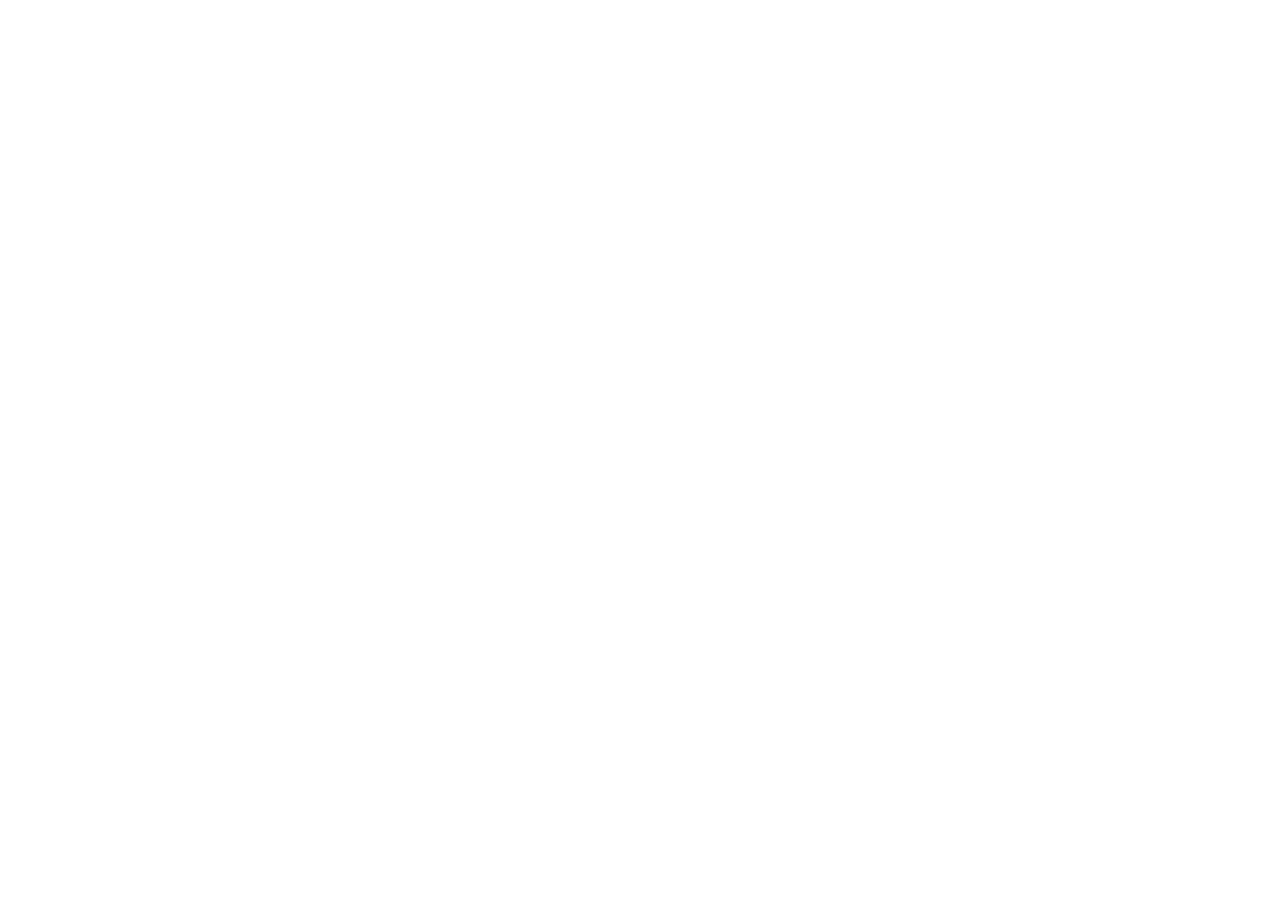
==== index.html @ afd2a0d7 "完成了登录和注册的功能开发" ====
<!DOCTYPE html>
<html lang="en">

<head>
    <meta charset="UTF-8">
    <meta http-equiv="X-UA-Compatible" content="IE=edge">
    <meta name="viewport" content="width=device-width, initial-scale=1.0">
    <title>Document</title>
</head>

<body>

</body>

</html>
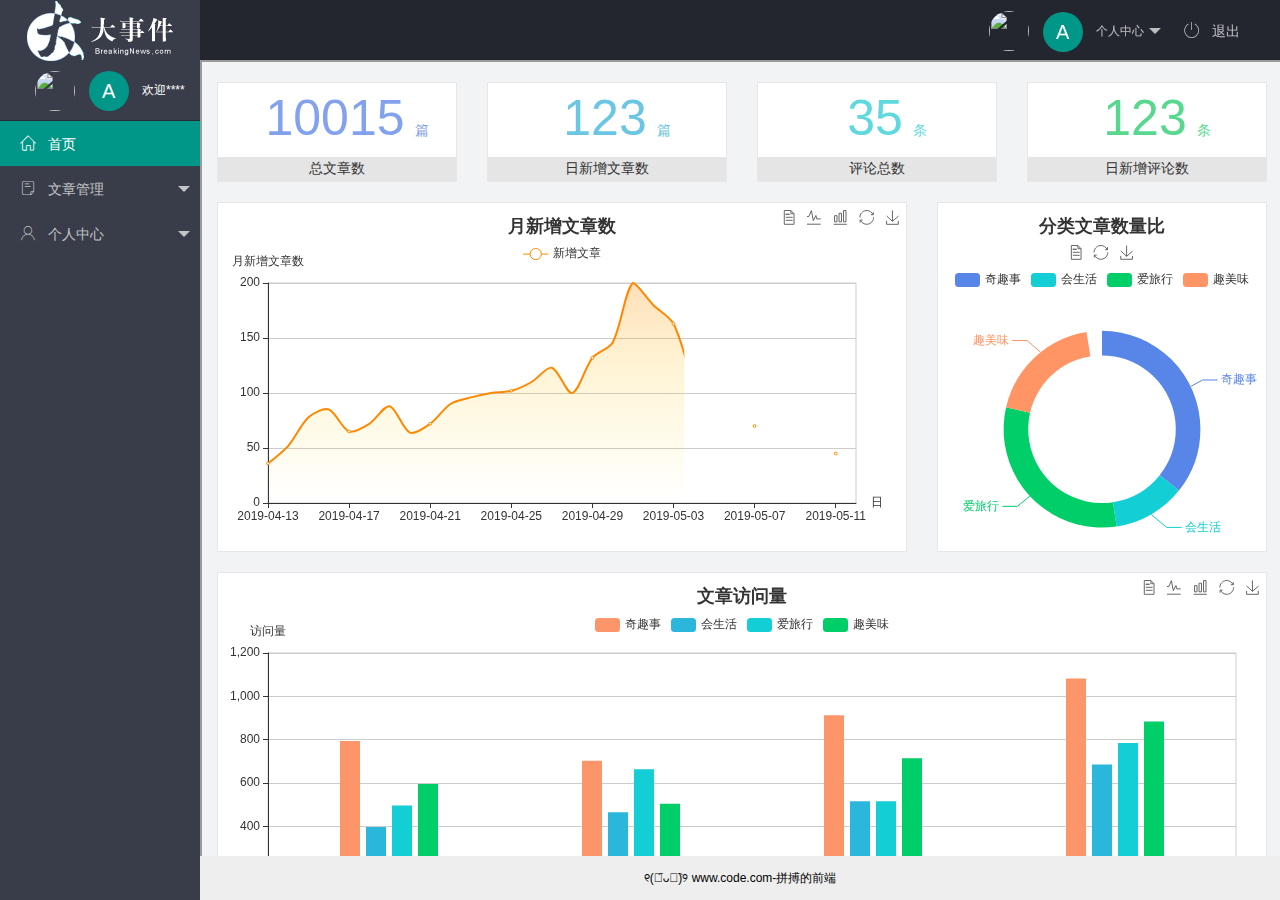
==== commit 739797e0: "完成主页功能开发" ====
--- a/index.html
+++ b/index.html
@@ -6,10 +6,102 @@
     <meta http-equiv="X-UA-Compatible" content="IE=edge">
     <meta name="viewport" content="width=device-width, initial-scale=1.0">
     <title>Document</title>
+    <link rel="stylesheet" href="/assets/lib/layui/css/layui.css">
+    <link rel="stylesheet" href="/assets/css/index.css">
+    <link rel="stylesheet" href="/assets/fonts/iconfont.css">
 </head>
 
 <body>
+    <div class="layui-layout layui-layout-admin">
+        <div class="layui-header">
+            <div class="layui-logo layui-hide-xs layui-bg-black">
+                <img src="/assets/images/logo.png" alt="">
+            </div>
+
+            <ul class="layui-nav layui-layout-right">
+                <li class="layui-nav-item layui-hide layui-show-md-inline-block">
+                    <a href="javascript:;" class="userInfo">
+                        <img src="//tva1.sinaimg.cn/crop.0.0.118.118.180/5db11ff4gw1e77d3nqrv8j203b03cweg.jpg"
+                            class="layui-nav-img">
+                        <!-- 没有上传头像时，显示默认文字头像 -->
+                        <span class="text-avatar">A</span>
+                        个人中心
+                    </a>
+                    <dl class="layui-nav-child">
+                        <dd><a href="">基本资料</a></dd>
+                        <dd><a href="">更换头像</a></dd>
+                        <dd><a href="">重置密码</a></dd>
+                    </dl>
+                </li>
+                <li class="layui-nav-item">
+                    <a href="javascript:;" id="btnLogout">
+                        <span class="iconfont icon-tuichu"></span>
+                        退出
+                    </a>
+                </li>
+            </ul>
+        </div>
+
+        <div class="layui-side layui-bg-black">
+            <div class="layui-side-scroll">
+                <div class="userInfo">
+                    <img src="//tva1.sinaimg.cn/crop.0.0.118.118.180/5db11ff4gw1e77d3nqrv8j203b03cweg.jpg"
+                        class="layui-nav-img">
+                    <!-- 没有上传头像时，显示默认文字头像 -->
+                    <span class="text-avatar">A</span>
+                    <span id="welcome">欢迎****</span>
+                </div>
+                <!-- 左侧导航区域（可配合layui已有的垂直导航） -->
+                <ul class="layui-nav layui-nav-tree" lay-shrink="all">
+                    <li class="layui-nav-item layui-this">
+                        <a href="/home/dashboard.html" target="fm">
+                            <span class="iconfont icon-home"></span>
+                            首页
+                        </a>
+                    </li>
+                    <li class="layui-nav-item">
+                        <a class="" href="javascript:;">
+                            <span class="iconfont icon-16"></span>
+                            文章管理
+                        </a>
+                        <dl class="layui-nav-child">
+                            <dd><a href="javascript:;"><i class="layui-icon layui-icon-app"></i>文章类别</a></dd>
+                            <dd><a href="javascript:;"><i class="layui-icon layui-icon-app"></i>文章列表</a></dd>
+                            <dd><a href="javascript:;"><i class="layui-icon layui-icon-app"></i>发布文章</a></dd>
+                        </dl>
+                    </li>
+                    <li class="layui-nav-item">
+                        <a href="javascript:;">
+                            <span class="iconfont icon-user"></span>
+                            个人中心
+                        </a>
+                        <dl class="layui-nav-child">
+                            <dd><a href="javascript:;"><i class="layui-icon layui-icon-app"></i>基本资料</a></dd>
+                            <dd><a href="javascript:;"><i class="layui-icon layui-icon-app"></i>更换头像</a></dd>
+                            <dd><a href="javascript:;"><i class="layui-icon layui-icon-app"></i>重置密码</a></dd>
+                        </dl>
+                    </li>
+                </ul>
+            </div>
+        </div>
+
+        <div class="layui-body">
+            <!-- 内容主体区域 -->
+            <!-- 模块a标签中的target与iframe的name相同时，可以实现a与iframe的链接 -->
+            <iframe name="fm" src="/home/dashboard.html"></iframe>
+        </div>
+
+        <div class="layui-footer">
+            <!-- 底部固定区域 -->
+            ୧(﹒︠ᴗ﹒︡)୨ www.code.com-拼搏的前端
+        </div>
+    </div>
 
 </body>
+<!-- 导入 layui 的JS文件 -->
+<script src="/assets/lib/layui/layui.all.js"></script>
+<script src="/assets/lib/jquery.js"></script>
+<script src="/assets/js/baseAPI.js"></script>
+<script src="/assets/js/index.js"></script>
 
 </html>--- a/assets/lib/layui/css/layui.css
+++ b/assets/lib/layui/css/layui.css
@@ -0,0 +1,2 @@
+/** layui-v2.5.5 MIT License By https://www.layui.com */
+ .layui-inline,img{display:inline-block;vertical-align:middle}h1,h2,h3,h4,h5,h6{font-weight:400}.layui-edge,.layui-header,.layui-inline,.layui-main{position:relative}.layui-body,.layui-edge,.layui-elip{overflow:hidden}.layui-btn,.layui-edge,.layui-inline,img{vertical-align:middle}.layui-btn,.layui-disabled,.layui-icon,.layui-unselect{-moz-user-select:none;-webkit-user-select:none;-ms-user-select:none}.layui-elip,.layui-form-checkbox span,.layui-form-pane .layui-form-label{text-overflow:ellipsis;white-space:nowrap}.layui-breadcrumb,.layui-tree-btnGroup{visibility:hidden}blockquote,body,button,dd,div,dl,dt,form,h1,h2,h3,h4,h5,h6,input,li,ol,p,pre,td,textarea,th,ul{margin:0;padding:0;-webkit-tap-highlight-color:rgba(0,0,0,0)}a:active,a:hover{outline:0}img{border:none}li{list-style:none}table{border-collapse:collapse;border-spacing:0}h4,h5,h6{font-size:100%}button,input,optgroup,option,select,textarea{font-family:inherit;font-size:inherit;font-style:inherit;font-weight:inherit;outline:0}pre{white-space:pre-wrap;white-space:-moz-pre-wrap;white-space:-pre-wrap;white-space:-o-pre-wrap;word-wrap:break-word}body{line-height:24px;font:14px Helvetica Neue,Helvetica,PingFang SC,Tahoma,Arial,sans-serif}hr{height:1px;margin:10px 0;border:0;clear:both}a{color:#333;text-decoration:none}a:hover{color:#777}a cite{font-style:normal;*cursor:pointer}.layui-border-box,.layui-border-box *{box-sizing:border-box}.layui-box,.layui-box *{box-sizing:content-box}.layui-clear{clear:both;*zoom:1}.layui-clear:after{content:'\20';clear:both;*zoom:1;display:block;height:0}.layui-inline{*display:inline;*zoom:1}.layui-edge{display:inline-block;width:0;height:0;border-width:6px;border-style:dashed;border-color:transparent}.layui-edge-top{top:-4px;border-bottom-color:#999;border-bottom-style:solid}.layui-edge-right{border-left-color:#999;border-left-style:solid}.layui-edge-bottom{top:2px;border-top-color:#999;border-top-style:solid}.layui-edge-left{border-right-color:#999;border-right-style:solid}.layui-disabled,.layui-disabled:hover{color:#d2d2d2!important;cursor:not-allowed!important}.layui-circle{border-radius:100%}.layui-show{display:block!important}.layui-hide{display:none!important}@font-face{font-family:layui-icon;src:url(../font/iconfont.eot?v=250);src:url(../font/iconfont.eot?v=250#iefix) format('embedded-opentype'),url(../font/iconfont.woff2?v=250) format('woff2'),url(../font/iconfont.woff?v=250) format('woff'),url(../font/iconfont.ttf?v=250) format('truetype'),url(../font/iconfont.svg?v=250#layui-icon) format('svg')}.layui-icon{font-family:layui-icon!important;font-size:16px;font-style:normal;-webkit-font-smoothing:antialiased;-moz-osx-font-smoothing:grayscale}.layui-icon-reply-fill:before{content:"\e611"}.layui-icon-set-fill:before{content:"\e614"}.layui-icon-menu-fill:before{content:"\e60f"}.layui-icon-search:before{content:"\e615"}.layui-icon-share:before{content:"\e641"}.layui-icon-set-sm:before{content:"\e620"}.layui-icon-engine:before{content:"\e628"}.layui-icon-close:before{content:"\1006"}.layui-icon-close-fill:before{content:"\1007"}.layui-icon-chart-screen:before{content:"\e629"}.layui-icon-star:before{content:"\e600"}.layui-icon-circle-dot:before{content:"\e617"}.layui-icon-chat:before{content:"\e606"}.layui-icon-release:before{content:"\e609"}.layui-icon-list:before{content:"\e60a"}.layui-icon-chart:before{content:"\e62c"}.layui-icon-ok-circle:before{content:"\1005"}.layui-icon-layim-theme:before{content:"\e61b"}.layui-icon-table:before{content:"\e62d"}.layui-icon-right:before{content:"\e602"}.layui-icon-left:before{content:"\e603"}.layui-icon-cart-simple:before{content:"\e698"}.layui-icon-face-cry:before{content:"\e69c"}.layui-icon-face-smile:before{content:"\e6af"}.layui-icon-survey:before{content:"\e6b2"}.layui-icon-tree:before{content:"\e62e"}.layui-icon-upload-circle:before{content:"\e62f"}.layui-icon-add-circle:before{content:"\e61f"}.layui-icon-download-circle:before{content:"\e601"}.layui-icon-templeate-1:before{content:"\e630"}.layui-icon-util:before{content:"\e631"}.layui-icon-face-surprised:before{content:"\e664"}.layui-icon-edit:before{content:"\e642"}.layui-icon-speaker:before{content:"\e645"}.layui-icon-down:before{content:"\e61a"}.layui-icon-file:before{content:"\e621"}.layui-icon-layouts:before{content:"\e632"}.layui-icon-rate-half:before{content:"\e6c9"}.layui-icon-add-circle-fine:before{content:"\e608"}.layui-icon-prev-circle:before{content:"\e633"}.layui-icon-read:before{content:"\e705"}.layui-icon-404:before{content:"\e61c"}.layui-icon-carousel:before{content:"\e634"}.layui-icon-help:before{content:"\e607"}.layui-icon-code-circle:before{content:"\e635"}.layui-icon-water:before{content:"\e636"}.layui-icon-username:before{content:"\e66f"}.layui-icon-find-fill:before{content:"\e670"}.layui-icon-about:before{content:"\e60b"}.layui-icon-location:before{content:"\e715"}.layui-icon-up:before{content:"\e619"}.layui-icon-pause:before{content:"\e651"}.layui-icon-date:before{content:"\e637"}.layui-icon-layim-uploadfile:before{content:"\e61d"}.layui-icon-delete:before{content:"\e640"}.layui-icon-play:before{content:"\e652"}.layui-icon-top:before{content:"\e604"}.layui-icon-friends:before{content:"\e612"}.layui-icon-refresh-3:before{content:"\e9aa"}.layui-icon-ok:before{content:"\e605"}.layui-icon-layer:before{content:"\e638"}.layui-icon-face-smile-fine:before{content:"\e60c"}.layui-icon-dollar:before{content:"\e659"}.layui-icon-group:before{content:"\e613"}.layui-icon-layim-download:before{content:"\e61e"}.layui-icon-picture-fine:before{content:"\e60d"}.layui-icon-link:before{content:"\e64c"}.layui-icon-diamond:before{content:"\e735"}.layui-icon-log:before{content:"\e60e"}.layui-icon-rate-solid:before{content:"\e67a"}.layui-icon-fonts-del:before{content:"\e64f"}.layui-icon-unlink:before{content:"\e64d"}.layui-icon-fonts-clear:before{content:"\e639"}.layui-icon-triangle-r:before{content:"\e623"}.layui-icon-circle:before{content:"\e63f"}.layui-icon-radio:before{content:"\e643"}.layui-icon-align-center:before{content:"\e647"}.layui-icon-align-right:before{content:"\e648"}.layui-icon-align-left:before{content:"\e649"}.layui-icon-loading-1:before{content:"\e63e"}.layui-icon-return:before{content:"\e65c"}.layui-icon-fonts-strong:before{content:"\e62b"}.layui-icon-upload:before{content:"\e67c"}.layui-icon-dialogue:before{content:"\e63a"}.layui-icon-video:before{content:"\e6ed"}.layui-icon-headset:before{content:"\e6fc"}.layui-icon-cellphone-fine:before{content:"\e63b"}.layui-icon-add-1:before{content:"\e654"}.layui-icon-face-smile-b:before{content:"\e650"}.layui-icon-fonts-html:before{content:"\e64b"}.layui-icon-form:before{content:"\e63c"}.layui-icon-cart:before{content:"\e657"}.layui-icon-camera-fill:before{content:"\e65d"}.layui-icon-tabs:before{content:"\e62a"}.layui-icon-fonts-code:before{content:"\e64e"}.layui-icon-fire:before{content:"\e756"}.layui-icon-set:before{content:"\e716"}.layui-icon-fonts-u:before{content:"\e646"}.layui-icon-triangle-d:before{content:"\e625"}.layui-icon-tips:before{content:"\e702"}.layui-icon-picture:before{content:"\e64a"}.layui-icon-more-vertical:before{content:"\e671"}.layui-icon-flag:before{content:"\e66c"}.layui-icon-loading:before{content:"\e63d"}.layui-icon-fonts-i:before{content:"\e644"}.layui-icon-refresh-1:before{content:"\e666"}.layui-icon-rmb:before{content:"\e65e"}.layui-icon-home:before{content:"\e68e"}.layui-icon-user:before{content:"\e770"}.layui-icon-notice:before{content:"\e667"}.layui-icon-login-weibo:before{content:"\e675"}.layui-icon-voice:before{content:"\e688"}.layui-icon-upload-drag:before{content:"\e681"}.layui-icon-login-qq:before{content:"\e676"}.layui-icon-snowflake:before{content:"\e6b1"}.layui-icon-file-b:before{content:"\e655"}.layui-icon-template:before{content:"\e663"}.layui-icon-auz:before{content:"\e672"}.layui-icon-console:before{content:"\e665"}.layui-icon-app:before{content:"\e653"}.layui-icon-prev:before{content:"\e65a"}.layui-icon-website:before{content:"\e7ae"}.layui-icon-next:before{content:"\e65b"}.layui-icon-component:before{content:"\e857"}.layui-icon-more:before{content:"\e65f"}.layui-icon-login-wechat:before{content:"\e677"}.layui-icon-shrink-right:before{content:"\e668"}.layui-icon-spread-left:before{content:"\e66b"}.layui-icon-camera:before{content:"\e660"}.layui-icon-note:before{content:"\e66e"}.layui-icon-refresh:before{content:"\e669"}.layui-icon-female:before{content:"\e661"}.layui-icon-male:before{content:"\e662"}.layui-icon-password:before{content:"\e673"}.layui-icon-senior:before{content:"\e674"}.layui-icon-theme:before{content:"\e66a"}.layui-icon-tread:before{content:"\e6c5"}.layui-icon-praise:before{content:"\e6c6"}.layui-icon-star-fill:before{content:"\e658"}.layui-icon-rate:before{content:"\e67b"}.layui-icon-template-1:before{content:"\e656"}.layui-icon-vercode:before{content:"\e679"}.layui-icon-cellphone:before{content:"\e678"}.layui-icon-screen-full:before{content:"\e622"}.layui-icon-screen-restore:before{content:"\e758"}.layui-icon-cols:before{content:"\e610"}.layui-icon-export:before{content:"\e67d"}.layui-icon-print:before{content:"\e66d"}.layui-icon-slider:before{content:"\e714"}.layui-icon-addition:before{content:"\e624"}.layui-icon-subtraction:before{content:"\e67e"}.layui-icon-service:before{content:"\e626"}.layui-icon-transfer:before{content:"\e691"}.layui-main{width:1140px;margin:0 auto}.layui-header{z-index:1000;height:60px}.layui-header a:hover{transition:all .5s;-webkit-transition:all .5s}.layui-side{position:fixed;left:0;top:0;bottom:0;z-index:999;width:200px;overflow-x:hidden}.layui-side-scroll{position:relative;width:220px;height:100%;overflow-x:hidden}.layui-body{position:absolute;left:200px;right:0;top:0;bottom:0;z-index:998;width:auto;overflow-y:auto;box-sizing:border-box}.layui-layout-body{overflow:hidden}.layui-layout-admin .layui-header{background-color:#23262E}.layui-layout-admin .layui-side{top:60px;width:200px;overflow-x:hidden}.layui-layout-admin .layui-body{position:fixed;top:60px;bottom:44px}.layui-layout-admin .layui-main{width:auto;margin:0 15px}.layui-layout-admin .layui-footer{position:fixed;left:200px;right:0;bottom:0;height:44px;line-height:44px;padding:0 15px;background-color:#eee}.layui-layout-admin .layui-logo{position:absolute;left:0;top:0;width:200px;height:100%;line-height:60px;text-align:center;color:#009688;font-size:16px}.layui-layout-admin .layui-header .layui-nav{background:0 0}.layui-layout-left{position:absolute!important;left:200px;top:0}.layui-layout-right{position:absolute!important;right:0;top:0}.layui-container{position:relative;margin:0 auto;padding:0 15px;box-sizing:border-box}.layui-fluid{position:relative;margin:0 auto;padding:0 15px}.layui-row:after,.layui-row:before{content:'';display:block;clear:both}.layui-col-lg1,.layui-col-lg10,.layui-col-lg11,.layui-col-lg12,.layui-col-lg2,.layui-col-lg3,.layui-col-lg4,.layui-col-lg5,.layui-col-lg6,.layui-col-lg7,.layui-col-lg8,.layui-col-lg9,.layui-col-md1,.layui-col-md10,.layui-col-md11,.layui-col-md12,.layui-col-md2,.layui-col-md3,.layui-col-md4,.layui-col-md5,.layui-col-md6,.layui-col-md7,.layui-col-md8,.layui-col-md9,.layui-col-sm1,.layui-col-sm10,.layui-col-sm11,.layui-col-sm12,.layui-col-sm2,.layui-col-sm3,.layui-col-sm4,.layui-col-sm5,.layui-col-sm6,.layui-col-sm7,.layui-col-sm8,.layui-col-sm9,.layui-col-xs1,.layui-col-xs10,.layui-col-xs11,.layui-col-xs12,.layui-col-xs2,.layui-col-xs3,.layui-col-xs4,.layui-col-xs5,.layui-col-xs6,.layui-col-xs7,.layui-col-xs8,.layui-col-xs9{position:relative;display:block;box-sizing:border-box}.layui-col-xs1,.layui-col-xs10,.layui-col-xs11,.layui-col-xs12,.layui-col-xs2,.layui-col-xs3,.layui-col-xs4,.layui-col-xs5,.layui-col-xs6,.layui-col-xs7,.layui-col-xs8,.layui-col-xs9{float:left}.layui-col-xs1{width:8.33333333%}.layui-col-xs2{width:16.66666667%}.layui-col-xs3{width:25%}.layui-col-xs4{width:33.33333333%}.layui-col-xs5{width:41.66666667%}.layui-col-xs6{width:50%}.layui-col-xs7{width:58.33333333%}.layui-col-xs8{width:66.66666667%}.layui-col-xs9{width:75%}.layui-col-xs10{width:83.33333333%}.layui-col-xs11{width:91.66666667%}.layui-col-xs12{width:100%}.layui-col-xs-offset1{margin-left:8.33333333%}.layui-col-xs-offset2{margin-left:16.66666667%}.layui-col-xs-offset3{margin-left:25%}.layui-col-xs-offset4{margin-left:33.33333333%}.layui-col-xs-offset5{margin-left:41.66666667%}.layui-col-xs-offset6{margin-left:50%}.layui-col-xs-offset7{margin-left:58.33333333%}.layui-col-xs-offset8{margin-left:66.66666667%}.layui-col-xs-offset9{margin-left:75%}.layui-col-xs-offset10{margin-left:83.33333333%}.layui-col-xs-offset11{margin-left:91.66666667%}.layui-col-xs-offset12{margin-left:100%}@media screen and (max-width:768px){.layui-hide-xs{display:none!important}.layui-show-xs-block{display:block!important}.layui-show-xs-inline{display:inline!important}.layui-show-xs-inline-block{display:inline-block!important}}@media screen and (min-width:768px){.layui-container{width:750px}.layui-hide-sm{display:none!important}.layui-show-sm-block{display:block!important}.layui-show-sm-inline{display:inline!important}.layui-show-sm-inline-block{display:inline-block!important}.layui-col-sm1,.layui-col-sm10,.layui-col-sm11,.layui-col-sm12,.layui-col-sm2,.layui-col-sm3,.layui-col-sm4,.layui-col-sm5,.layui-col-sm6,.layui-col-sm7,.layui-col-sm8,.layui-col-sm9{float:left}.layui-col-sm1{width:8.33333333%}.layui-col-sm2{width:16.66666667%}.layui-col-sm3{width:25%}.layui-col-sm4{width:33.33333333%}.layui-col-sm5{width:41.66666667%}.layui-col-sm6{width:50%}.layui-col-sm7{width:58.33333333%}.layui-col-sm8{width:66.66666667%}.layui-col-sm9{width:75%}.layui-col-sm10{width:83.33333333%}.layui-col-sm11{width:91.66666667%}.layui-col-sm12{width:100%}.layui-col-sm-offset1{margin-left:8.33333333%}.layui-col-sm-offset2{margin-left:16.66666667%}.layui-col-sm-offset3{margin-left:25%}.layui-col-sm-offset4{margin-left:33.33333333%}.layui-col-sm-offset5{margin-left:41.66666667%}.layui-col-sm-offset6{margin-left:50%}.layui-col-sm-offset7{margin-left:58.33333333%}.layui-col-sm-offset8{margin-left:66.66666667%}.layui-col-sm-offset9{margin-left:75%}.layui-col-sm-offset10{margin-left:83.33333333%}.layui-col-sm-offset11{margin-left:91.66666667%}.layui-col-sm-offset12{margin-left:100%}}@media screen and (min-width:992px){.layui-container{width:970px}.layui-hide-md{display:none!important}.layui-show-md-block{display:block!important}.layui-show-md-inline{display:inline!important}.layui-show-md-inline-block{display:inline-block!important}.layui-col-md1,.layui-col-md10,.layui-col-md11,.layui-col-md12,.layui-col-md2,.layui-col-md3,.layui-col-md4,.layui-col-md5,.layui-col-md6,.layui-col-md7,.layui-col-md8,.layui-col-md9{float:left}.layui-col-md1{width:8.33333333%}.layui-col-md2{width:16.66666667%}.layui-col-md3{width:25%}.layui-col-md4{width:33.33333333%}.layui-col-md5{width:41.66666667%}.layui-col-md6{width:50%}.layui-col-md7{width:58.33333333%}.layui-col-md8{width:66.66666667%}.layui-col-md9{width:75%}.layui-col-md10{width:83.33333333%}.layui-col-md11{width:91.66666667%}.layui-col-md12{width:100%}.layui-col-md-offset1{margin-left:8.33333333%}.layui-col-md-offset2{margin-left:16.66666667%}.layui-col-md-offset3{margin-left:25%}.layui-col-md-offset4{margin-left:33.33333333%}.layui-col-md-offset5{margin-left:41.66666667%}.layui-col-md-offset6{margin-left:50%}.layui-col-md-offset7{margin-left:58.33333333%}.layui-col-md-offset8{margin-left:66.66666667%}.layui-col-md-offset9{margin-left:75%}.layui-col-md-offset10{margin-left:83.33333333%}.layui-col-md-offset11{margin-left:91.66666667%}.layui-col-md-offset12{margin-left:100%}}@media screen and (min-width:1200px){.layui-container{width:1170px}.layui-hide-lg{display:none!important}.layui-show-lg-block{display:block!important}.layui-show-lg-inline{display:inline!important}.layui-show-lg-inline-block{display:inline-block!important}.layui-col-lg1,.layui-col-lg10,.layui-col-lg11,.layui-col-lg12,.layui-col-lg2,.layui-col-lg3,.layui-col-lg4,.layui-col-lg5,.layui-col-lg6,.layui-col-lg7,.layui-col-lg8,.layui-col-lg9{float:left}.layui-col-lg1{width:8.33333333%}.layui-col-lg2{width:16.66666667%}.layui-col-lg3{width:25%}.layui-col-lg4{width:33.33333333%}.layui-col-lg5{width:41.66666667%}.layui-col-lg6{width:50%}.layui-col-lg7{width:58.33333333%}.layui-col-lg8{width:66.66666667%}.layui-col-lg9{width:75%}.layui-col-lg10{width:83.33333333%}.layui-col-lg11{width:91.66666667%}.layui-col-lg12{width:100%}.layui-col-lg-offset1{margin-left:8.33333333%}.layui-col-lg-offset2{margin-left:16.66666667%}.layui-col-lg-offset3{margin-left:25%}.layui-col-lg-offset4{margin-left:33.33333333%}.layui-col-lg-offset5{margin-left:41.66666667%}.layui-col-lg-offset6{margin-left:50%}.layui-col-lg-offset7{margin-left:58.33333333%}.layui-col-lg-offset8{margin-left:66.66666667%}.layui-col-lg-offset9{margin-left:75%}.layui-col-lg-offset10{margin-left:83.33333333%}.layui-col-lg-offset11{margin-left:91.66666667%}.layui-col-lg-offset12{margin-left:100%}}.layui-col-space1{margin:-.5px}.layui-col-space1>*{padding:.5px}.layui-col-space3{margin:-1.5px}.layui-col-space3>*{padding:1.5px}.layui-col-space5{margin:-2.5px}.layui-col-space5>*{padding:2.5px}.layui-col-space8{margin:-3.5px}.layui-col-space8>*{padding:3.5px}.layui-col-space10{margin:-5px}.layui-col-space10>*{padding:5px}.layui-col-space12{margin:-6px}.layui-col-space12>*{padding:6px}.layui-col-space15{margin:-7.5px}.layui-col-space15>*{padding:7.5px}.layui-col-space18{margin:-9px}.layui-col-space18>*{padding:9px}.layui-col-space20{margin:-10px}.layui-col-space20>*{padding:10px}.layui-col-space22{margin:-11px}.layui-col-space22>*{padding:11px}.layui-col-space25{margin:-12.5px}.layui-col-space25>*{padding:12.5px}.layui-col-space30{margin:-15px}.layui-col-space30>*{padding:15px}.layui-btn,.layui-input,.layui-select,.layui-textarea,.layui-upload-button{outline:0;-webkit-appearance:none;transition:all .3s;-webkit-transition:all .3s;box-sizing:border-box}.layui-elem-quote{margin-bottom:10px;padding:15px;line-height:22px;border-left:5px solid #009688;border-radius:0 2px 2px 0;background-color:#f2f2f2}.layui-quote-nm{border-style:solid;border-width:1px 1px 1px 5px;background:0 0}.layui-elem-field{margin-bottom:10px;padding:0;border-width:1px;border-style:solid}.layui-elem-field legend{margin-left:20px;padding:0 10px;font-size:20px;font-weight:300}.layui-field-title{margin:10px 0 20px;border-width:1px 0 0}.layui-field-box{padding:10px 15px}.layui-field-title .layui-field-box{padding:10px 0}.layui-progress{position:relative;height:6px;border-radius:20px;background-color:#e2e2e2}.layui-progress-bar{position:absolute;left:0;top:0;width:0;max-width:100%;height:6px;border-radius:20px;text-align:right;background-color:#5FB878;transition:all .3s;-webkit-transition:all .3s}.layui-progress-big,.layui-progress-big .layui-progress-bar{height:18px;line-height:18px}.layui-progress-text{position:relative;top:-20px;line-height:18px;font-size:12px;color:#666}.layui-progress-big .layui-progress-text{position:static;padding:0 10px;color:#fff}.layui-collapse{border-width:1px;border-style:solid;border-radius:2px}.layui-colla-content,.layui-colla-item{border-top-width:1px;border-top-style:solid}.layui-colla-item:first-child{border-top:none}.layui-colla-title{position:relative;height:42px;line-height:42px;padding:0 15px 0 35px;color:#333;background-color:#f2f2f2;cursor:pointer;font-size:14px;overflow:hidden}.layui-colla-content{display:none;padding:10px 15px;line-height:22px;color:#666}.layui-colla-icon{position:absolute;left:15px;top:0;font-size:14px}.layui-card{margin-bottom:15px;border-radius:2px;background-color:#fff;box-shadow:0 1px 2px 0 rgba(0,0,0,.05)}.layui-card:last-child{margin-bottom:0}.layui-card-header{position:relative;height:42px;line-height:42px;padding:0 15px;border-bottom:1px solid #f6f6f6;color:#333;border-radius:2px 2px 0 0;font-size:14px}.layui-bg-black,.layui-bg-blue,.layui-bg-cyan,.layui-bg-green,.layui-bg-orange,.layui-bg-red{color:#fff!important}.layui-card-body{position:relative;padding:10px 15px;line-height:24px}.layui-card-body[pad15]{padding:15px}.layui-card-body[pad20]{padding:20px}.layui-card-body .layui-table{margin:5px 0}.layui-card .layui-tab{margin:0}.layui-panel-window{position:relative;padding:15px;border-radius:0;border-top:5px solid #E6E6E6;background-color:#fff}.layui-auxiliar-moving{position:fixed;left:0;right:0;top:0;bottom:0;width:100%;height:100%;background:0 0;z-index:9999999999}.layui-form-label,.layui-form-mid,.layui-form-select,.layui-input-block,.layui-input-inline,.layui-textarea{position:relative}.layui-bg-red{background-color:#FF5722!important}.layui-bg-orange{background-color:#FFB800!important}.layui-bg-green{background-color:#009688!important}.layui-bg-cyan{background-color:#2F4056!important}.layui-bg-blue{background-color:#1E9FFF!important}.layui-bg-black{background-color:#393D49!important}.layui-bg-gray{background-color:#eee!important;color:#666!important}.layui-badge-rim,.layui-colla-content,.layui-colla-item,.layui-collapse,.layui-elem-field,.layui-form-pane .layui-form-item[pane],.layui-form-pane .layui-form-label,.layui-input,.layui-layedit,.layui-layedit-tool,.layui-quote-nm,.layui-select,.layui-tab-bar,.layui-tab-card,.layui-tab-title,.layui-tab-title .layui-this:after,.layui-textarea{border-color:#e6e6e6}.layui-timeline-item:before,hr{background-color:#e6e6e6}.layui-text{line-height:22px;font-size:14px;color:#666}.layui-text h1,.layui-text h2,.layui-text h3{font-weight:500;color:#333}.layui-text h1{font-size:30px}.layui-text h2{font-size:24px}.layui-text h3{font-size:18px}.layui-text a:not(.layui-btn){color:#01AAED}.layui-text a:not(.layui-btn):hover{text-decoration:underline}.layui-text ul{padding:5px 0 5px 15px}.layui-text ul li{margin-top:5px;list-style-type:disc}.layui-text em,.layui-word-aux{color:#999!important;padding:0 5px!important}.layui-btn{display:inline-block;height:38px;line-height:38px;padding:0 18px;background-color:#009688;color:#fff;white-space:nowrap;text-align:center;font-size:14px;border:none;border-radius:2px;cursor:pointer}.layui-btn:hover{opacity:.8;filter:alpha(opacity=80);color:#fff}.layui-btn:active{opacity:1;filter:alpha(opacity=100)}.layui-btn+.layui-btn{margin-left:10px}.layui-btn-container{font-size:0}.layui-btn-container .layui-btn{margin-right:10px;margin-bottom:10px}.layui-btn-container .layui-btn+.layui-btn{margin-left:0}.layui-table .layui-btn-container .layui-btn{margin-bottom:9px}.layui-btn-radius{border-radius:100px}.layui-btn .layui-icon{margin-right:3px;font-size:18px;vertical-align:bottom;vertical-align:middle\9}.layui-btn-primary{border:1px solid #C9C9C9;background-color:#fff;color:#555}.layui-btn-primary:hover{border-color:#009688;color:#333}.layui-btn-normal{background-color:#1E9FFF}.layui-btn-warm{background-color:#FFB800}.layui-btn-danger{background-color:#FF5722}.layui-btn-checked{background-color:#5FB878}.layui-btn-disabled,.layui-btn-disabled:active,.layui-btn-disabled:hover{border:1px solid #e6e6e6;background-color:#FBFBFB;color:#C9C9C9;cursor:not-allowed;opacity:1}.layui-btn-lg{height:44px;line-height:44px;padding:0 25px;font-size:16px}.layui-btn-sm{height:30px;line-height:30px;padding:0 10px;font-size:12px}.layui-btn-sm i{font-size:16px!important}.layui-btn-xs{height:22px;line-height:22px;padding:0 5px;font-size:12px}.layui-btn-xs i{font-size:14px!important}.layui-btn-group{display:inline-block;vertical-align:middle;font-size:0}.layui-btn-group .layui-btn{margin-left:0!important;margin-right:0!important;border-left:1px solid rgba(255,255,255,.5);border-radius:0}.layui-btn-group .layui-btn-primary{border-left:none}.layui-btn-group .layui-btn-primary:hover{border-color:#C9C9C9;color:#009688}.layui-btn-group .layui-btn:first-child{border-left:none;border-radius:2px 0 0 2px}.layui-btn-group .layui-btn-primary:first-child{border-left:1px solid #c9c9c9}.layui-btn-group .layui-btn:last-child{border-radius:0 2px 2px 0}.layui-btn-group .layui-btn+.layui-btn{margin-left:0}.layui-btn-group+.layui-btn-group{margin-left:10px}.layui-btn-fluid{width:100%}.layui-input,.layui-select,.layui-textarea{height:38px;line-height:1.3;line-height:38px\9;border-width:1px;border-style:solid;background-color:#fff;border-radius:2px}.layui-input::-webkit-input-placeholder,.layui-select::-webkit-input-placeholder,.layui-textarea::-webkit-input-placeholder{line-height:1.3}.layui-input,.layui-textarea{display:block;width:100%;padding-left:10px}.layui-input:hover,.layui-textarea:hover{border-color:#D2D2D2!important}.layui-input:focus,.layui-textarea:focus{border-color:#C9C9C9!important}.layui-textarea{min-height:100px;height:auto;line-height:20px;padding:6px 10px;resize:vertical}.layui-select{padding:0 10px}.layui-form input[type=checkbox],.layui-form input[type=radio],.layui-form select{display:none}.layui-form [lay-ignore]{display:initial}.layui-form-item{margin-bottom:15px;clear:both;*zoom:1}.layui-form-item:after{content:'\20';clear:both;*zoom:1;display:block;height:0}.layui-form-label{float:left;display:block;padding:9px 15px;width:80px;font-weight:400;line-height:20px;text-align:right}.layui-form-label-col{display:block;float:none;padding:9px 0;line-height:20px;text-align:left}.layui-form-item .layui-inline{margin-bottom:5px;margin-right:10px}.layui-input-block{margin-left:110px;min-height:36px}.layui-input-inline{display:inline-block;vertical-align:middle}.layui-form-item .layui-input-inline{float:left;width:190px;margin-right:10px}.layui-form-text .layui-input-inline{width:auto}.layui-form-mid{float:left;display:block;padding:9px 0!important;line-height:20px;margin-right:10px}.layui-form-danger+.layui-form-select .layui-input,.layui-form-danger:focus{border-color:#FF5722!important}.layui-form-select .layui-input{padding-right:30px;cursor:pointer}.layui-form-select .layui-edge{position:absolute;right:10px;top:50%;margin-top:-3px;cursor:pointer;border-width:6px;border-top-color:#c2c2c2;border-top-style:solid;transition:all .3s;-webkit-transition:all .3s}.layui-form-select dl{display:none;position:absolute;left:0;top:42px;padding:5px 0;z-index:899;min-width:100%;border:1px solid #d2d2d2;max-height:300px;overflow-y:auto;background-color:#fff;border-radius:2px;box-shadow:0 2px 4px rgba(0,0,0,.12);box-sizing:border-box}.layui-form-select dl dd,.layui-form-select dl dt{padding:0 10px;line-height:36px;white-space:nowrap;overflow:hidden;text-overflow:ellipsis}.layui-form-select dl dt{font-size:12px;color:#999}.layui-form-select dl dd{cursor:pointer}.layui-form-select dl dd:hover{background-color:#f2f2f2;-webkit-transition:.5s all;transition:.5s all}.layui-form-select .layui-select-group dd{padding-left:20px}.layui-form-select dl dd.layui-select-tips{padding-left:10px!important;color:#999}.layui-form-select dl dd.layui-this{background-color:#5FB878;color:#fff}.layui-form-checkbox,.layui-form-select dl dd.layui-disabled{background-color:#fff}.layui-form-selected dl{display:block}.layui-form-checkbox,.layui-form-checkbox *,.layui-form-switch{display:inline-block;vertical-align:middle}.layui-form-selected .layui-edge{margin-top:-9px;-webkit-transform:rotate(180deg);transform:rotate(180deg);margin-top:-3px\9}:root .layui-form-selected .layui-edge{margin-top:-9px\0/IE9}.layui-form-selectup dl{top:auto;bottom:42px}.layui-select-none{margin:5px 0;text-align:center;color:#999}.layui-select-disabled .layui-disabled{border-color:#eee!important}.layui-select-disabled .layui-edge{border-top-color:#d2d2d2}.layui-form-checkbox{position:relative;height:30px;line-height:30px;margin-right:10px;padding-right:30px;cursor:pointer;font-size:0;-webkit-transition:.1s linear;transition:.1s linear;box-sizing:border-box}.layui-form-checkbox span{padding:0 10px;height:100%;font-size:14px;border-radius:2px 0 0 2px;background-color:#d2d2d2;color:#fff;overflow:hidden}.layui-form-checkbox:hover span{background-color:#c2c2c2}.layui-form-checkbox i{position:absolute;right:0;top:0;width:30px;height:28px;border:1px solid #d2d2d2;border-left:none;border-radius:0 2px 2px 0;color:#fff;font-size:20px;text-align:center}.layui-form-checkbox:hover i{border-color:#c2c2c2;color:#c2c2c2}.layui-form-checked,.layui-form-checked:hover{border-color:#5FB878}.layui-form-checked span,.layui-form-checked:hover span{background-color:#5FB878}.layui-form-checked i,.layui-form-checked:hover i{color:#5FB878}.layui-form-item .layui-form-checkbox{margin-top:4px}.layui-form-checkbox[lay-skin=primary]{height:auto!important;line-height:normal!important;min-width:18px;min-height:18px;border:none!important;margin-right:0;padding-left:28px;padding-right:0;background:0 0}.layui-form-checkbox[lay-skin=primary] span{padding-left:0;padding-right:15px;line-height:18px;background:0 0;color:#666}.layui-form-checkbox[lay-skin=primary] i{right:auto;left:0;width:16px;height:16px;line-height:16px;border:1px solid #d2d2d2;font-size:12px;border-radius:2px;background-color:#fff;-webkit-transition:.1s linear;transition:.1s linear}.layui-form-checkbox[lay-skin=primary]:hover i{border-color:#5FB878;color:#fff}.layui-form-checked[lay-skin=primary] i{border-color:#5FB878!important;background-color:#5FB878;color:#fff}.layui-checkbox-disbaled[lay-skin=primary] span{background:0 0!important;color:#c2c2c2}.layui-checkbox-disbaled[lay-skin=primary]:hover i{border-color:#d2d2d2}.layui-form-item .layui-form-checkbox[lay-skin=primary]{margin-top:10px}.layui-form-switch{position:relative;height:22px;line-height:22px;min-width:35px;padding:0 5px;margin-top:8px;border:1px solid #d2d2d2;border-radius:20px;cursor:pointer;background-color:#fff;-webkit-transition:.1s linear;transition:.1s linear}.layui-form-switch i{position:absolute;left:5px;top:3px;width:16px;height:16px;border-radius:20px;background-color:#d2d2d2;-webkit-transition:.1s linear;transition:.1s linear}.layui-form-switch em{position:relative;top:0;width:25px;margin-left:21px;padding:0!important;text-align:center!important;color:#999!important;font-style:normal!important;font-size:12px}.layui-form-onswitch{border-color:#5FB878;background-color:#5FB878}.layui-checkbox-disbaled,.layui-checkbox-disbaled i{border-color:#e2e2e2!important}.layui-form-onswitch i{left:100%;margin-left:-21px;background-color:#fff}.layui-form-onswitch em{margin-left:5px;margin-right:21px;color:#fff!important}.layui-checkbox-disbaled span{background-color:#e2e2e2!important}.layui-checkbox-disbaled:hover i{color:#fff!important}[lay-radio]{display:none}.layui-form-radio,.layui-form-radio *{display:inline-block;vertical-align:middle}.layui-form-radio{line-height:28px;margin:6px 10px 0 0;padding-right:10px;cursor:pointer;font-size:0}.layui-form-radio *{font-size:14px}.layui-form-radio>i{margin-right:8px;font-size:22px;color:#c2c2c2}.layui-form-radio>i:hover,.layui-form-radioed>i{color:#5FB878}.layui-radio-disbaled>i{color:#e2e2e2!important}.layui-form-pane .layui-form-label{width:110px;padding:8px 15px;height:38px;line-height:20px;border-width:1px;border-style:solid;border-radius:2px 0 0 2px;text-align:center;background-color:#FBFBFB;overflow:hidden;box-sizing:border-box}.layui-form-pane .layui-input-inline{margin-left:-1px}.layui-form-pane .layui-input-block{margin-left:110px;left:-1px}.layui-form-pane .layui-input{border-radius:0 2px 2px 0}.layui-form-pane .layui-form-text .layui-form-label{float:none;width:100%;border-radius:2px;box-sizing:border-box;text-align:left}.layui-form-pane .layui-form-text .layui-input-inline{display:block;margin:0;top:-1px;clear:both}.layui-form-pane .layui-form-text .layui-input-block{margin:0;left:0;top:-1px}.layui-form-pane .layui-form-text .layui-textarea{min-height:100px;border-radius:0 0 2px 2px}.layui-form-pane .layui-form-checkbox{margin:4px 0 4px 10px}.layui-form-pane .layui-form-radio,.layui-form-pane .layui-form-switch{margin-top:6px;margin-left:10px}.layui-form-pane .layui-form-item[pane]{position:relative;border-width:1px;border-style:solid}.layui-form-pane .layui-form-item[pane] .layui-form-label{position:absolute;left:0;top:0;height:100%;border-width:0 1px 0 0}.layui-form-pane .layui-form-item[pane] .layui-input-inline{margin-left:110px}@media screen and (max-width:450px){.layui-form-item .layui-form-label{text-overflow:ellipsis;overflow:hidden;white-space:nowrap}.layui-form-item .layui-inline{display:block;margin-right:0;margin-bottom:20px;clear:both}.layui-form-item .layui-inline:after{content:'\20';clear:both;display:block;height:0}.layui-form-item .layui-input-inline{display:block;float:none;left:-3px;width:auto;margin:0 0 10px 112px}.layui-form-item .layui-input-inline+.layui-form-mid{margin-left:110px;top:-5px;padding:0}.layui-form-item .layui-form-checkbox{margin-right:5px;margin-bottom:5px}}.layui-layedit{border-width:1px;border-style:solid;border-radius:2px}.layui-layedit-tool{padding:3px 5px;border-bottom-width:1px;border-bottom-style:solid;font-size:0}.layedit-tool-fixed{position:fixed;top:0;border-top:1px solid #e2e2e2}.layui-layedit-tool .layedit-tool-mid,.layui-layedit-tool .layui-icon{display:inline-block;vertical-align:middle;text-align:center;font-size:14px}.layui-layedit-tool .layui-icon{position:relative;width:32px;height:30px;line-height:30px;margin:3px 5px;color:#777;cursor:pointer;border-radius:2px}.layui-layedit-tool .layui-icon:hover{color:#393D49}.layui-layedit-tool .layui-icon:active{color:#000}.layui-layedit-tool .layedit-tool-active{background-color:#e2e2e2;color:#000}.layui-layedit-tool .layui-disabled,.layui-layedit-tool .layui-disabled:hover{color:#d2d2d2;cursor:not-allowed}.layui-layedit-tool .layedit-tool-mid{width:1px;height:18px;margin:0 10px;background-color:#d2d2d2}.layedit-tool-html{width:50px!important;font-size:30px!important}.layedit-tool-b,.layedit-tool-code,.layedit-tool-help{font-size:16px!important}.layedit-tool-d,.layedit-tool-face,.layedit-tool-image,.layedit-tool-unlink{font-size:18px!important}.layedit-tool-image input{position:absolute;font-size:0;left:0;top:0;width:100%;height:100%;opacity:.01;filter:Alpha(opacity=1);cursor:pointer}.layui-layedit-iframe iframe{display:block;width:100%}#LAY_layedit_code{overflow:hidden}.layui-laypage{display:inline-block;*display:inline;*zoom:1;vertical-align:middle;margin:10px 0;font-size:0}.layui-laypage>a:first-child,.layui-laypage>a:first-child em{border-radius:2px 0 0 2px}.layui-laypage>a:last-child,.layui-laypage>a:last-child em{border-radius:0 2px 2px 0}.layui-laypage>:first-child{margin-left:0!important}.layui-laypage>:last-child{margin-right:0!important}.layui-laypage a,.layui-laypage button,.layui-laypage input,.layui-laypage select,.layui-laypage span{border:1px solid #e2e2e2}.layui-laypage a,.layui-laypage span{display:inline-block;*display:inline;*zoom:1;vertical-align:middle;padding:0 15px;height:28px;line-height:28px;margin:0 -1px 5px 0;background-color:#fff;color:#333;font-size:12px}.layui-flow-more a *,.layui-laypage input,.layui-table-view select[lay-ignore]{display:inline-block}.layui-laypage a:hover{color:#009688}.layui-laypage em{font-style:normal}.layui-laypage .layui-laypage-spr{color:#999;font-weight:700}.layui-laypage a{text-decoration:none}.layui-laypage .layui-laypage-curr{position:relative}.layui-laypage .layui-laypage-curr em{position:relative;color:#fff}.layui-laypage .layui-laypage-curr .layui-laypage-em{position:absolute;left:-1px;top:-1px;padding:1px;width:100%;height:100%;background-color:#009688}.layui-laypage-em{border-radius:2px}.layui-laypage-next em,.layui-laypage-prev em{font-family:Sim sun;font-size:16px}.layui-laypage .layui-laypage-count,.layui-laypage .layui-laypage-limits,.layui-laypage .layui-laypage-refresh,.layui-laypage .layui-laypage-skip{margin-left:10px;margin-right:10px;padding:0;border:none}.layui-laypage .layui-laypage-limits,.layui-laypage .layui-laypage-refresh{vertical-align:top}.layui-laypage .layui-laypage-refresh i{font-size:18px;cursor:pointer}.layui-laypage select{height:22px;padding:3px;border-radius:2px;cursor:pointer}.layui-laypage .layui-laypage-skip{height:30px;line-height:30px;color:#999}.layui-laypage button,.layui-laypage input{height:30px;line-height:30px;border-radius:2px;vertical-align:top;background-color:#fff;box-sizing:border-box}.layui-laypage input{width:40px;margin:0 10px;padding:0 3px;text-align:center}.layui-laypage input:focus,.layui-laypage select:focus{border-color:#009688!important}.layui-laypage button{margin-left:10px;padding:0 10px;cursor:pointer}.layui-table,.layui-table-view{margin:10px 0}.layui-flow-more{margin:10px 0;text-align:center;color:#999;font-size:14px}.layui-flow-more a{height:32px;line-height:32px}.layui-flow-more a *{vertical-align:top}.layui-flow-more a cite{padding:0 20px;border-radius:3px;background-color:#eee;color:#333;font-style:normal}.layui-flow-more a cite:hover{opacity:.8}.layui-flow-more a i{font-size:30px;color:#737383}.layui-table{width:100%;background-color:#fff;color:#666}.layui-table tr{transition:all .3s;-webkit-transition:all .3s}.layui-table th{text-align:left;font-weight:400}.layui-table tbody tr:hover,.layui-table thead tr,.layui-table-click,.layui-table-header,.layui-table-hover,.layui-table-mend,.layui-table-patch,.layui-table-tool,.layui-table-total,.layui-table-total tr,.layui-table[lay-even] tr:nth-child(even){background-color:#f2f2f2}.layui-table td,.layui-table th,.layui-table-col-set,.layui-table-fixed-r,.layui-table-grid-down,.layui-table-header,.layui-table-page,.layui-table-tips-main,.layui-table-tool,.layui-table-total,.layui-table-view,.layui-table[lay-skin=line],.layui-table[lay-skin=row]{border-width:1px;border-style:solid;border-color:#e6e6e6}.layui-table td,.layui-table th{position:relative;padding:9px 15px;min-height:20px;line-height:20px;font-size:14px}.layui-table[lay-skin=line] td,.layui-table[lay-skin=line] th{border-width:0 0 1px}.layui-table[lay-skin=row] td,.layui-table[lay-skin=row] th{border-width:0 1px 0 0}.layui-table[lay-skin=nob] td,.layui-table[lay-skin=nob] th{border:none}.layui-table img{max-width:100px}.layui-table[lay-size=lg] td,.layui-table[lay-size=lg] th{padding:15px 30px}.layui-table-view .layui-table[lay-size=lg] .layui-table-cell{height:40px;line-height:40px}.layui-table[lay-size=sm] td,.layui-table[lay-size=sm] th{font-size:12px;padding:5px 10px}.layui-table-view .layui-table[lay-size=sm] .layui-table-cell{height:20px;line-height:20px}.layui-table[lay-data]{display:none}.layui-table-box{position:relative;overflow:hidden}.layui-table-view .layui-table{position:relative;width:auto;margin:0}.layui-table-view .layui-table[lay-skin=line]{border-width:0 1px 0 0}.layui-table-view .layui-table[lay-skin=row]{border-width:0 0 1px}.layui-table-view .layui-table td,.layui-table-view .layui-table th{padding:5px 0;border-top:none;border-left:none}.layui-table-view .layui-table th.layui-unselect .layui-table-cell span{cursor:pointer}.layui-table-view .layui-table td{cursor:default}.layui-table-view .layui-table td[data-edit=text]{cursor:text}.layui-table-view .layui-form-checkbox[lay-skin=primary] i{width:18px;height:18px}.layui-table-view .layui-form-radio{line-height:0;padding:0}.layui-table-view .layui-form-radio>i{margin:0;font-size:20px}.layui-table-init{position:absolute;left:0;top:0;width:100%;height:100%;text-align:center;z-index:110}.layui-table-init .layui-icon{position:absolute;left:50%;top:50%;margin:-15px 0 0 -15px;font-size:30px;color:#c2c2c2}.layui-table-header{border-width:0 0 1px;overflow:hidden}.layui-table-header .layui-table{margin-bottom:-1px}.layui-table-tool .layui-inline[lay-event]{position:relative;width:26px;height:26px;padding:5px;line-height:16px;margin-right:10px;text-align:center;color:#333;border:1px solid #ccc;cursor:pointer;-webkit-transition:.5s all;transition:.5s all}.layui-table-tool .layui-inline[lay-event]:hover{border:1px solid #999}.layui-table-tool-temp{padding-right:120px}.layui-table-tool-self{position:absolute;right:17px;top:10px}.layui-table-tool .layui-table-tool-self .layui-inline[lay-event]{margin:0 0 0 10px}.layui-table-tool-panel{position:absolute;top:29px;left:-1px;padding:5px 0;min-width:150px;min-height:40px;border:1px solid #d2d2d2;text-align:left;overflow-y:auto;background-color:#fff;box-shadow:0 2px 4px rgba(0,0,0,.12)}.layui-table-cell,.layui-table-tool-panel li{overflow:hidden;text-overflow:ellipsis;white-space:nowrap}.layui-table-tool-panel li{padding:0 10px;line-height:30px;-webkit-transition:.5s all;transition:.5s all}.layui-table-tool-panel li .layui-form-checkbox[lay-skin=primary]{width:100%;padding-left:28px}.layui-table-tool-panel li:hover{background-color:#f2f2f2}.layui-table-tool-panel li .layui-form-checkbox[lay-skin=primary] i{position:absolute;left:0;top:0}.layui-table-tool-panel li .layui-form-checkbox[lay-skin=primary] span{padding:0}.layui-table-tool .layui-table-tool-self .layui-table-tool-panel{left:auto;right:-1px}.layui-table-col-set{position:absolute;right:0;top:0;width:20px;height:100%;border-width:0 0 0 1px;background-color:#fff}.layui-table-sort{width:10px;height:20px;margin-left:5px;cursor:pointer!important}.layui-table-sort .layui-edge{position:absolute;left:5px;border-width:5px}.layui-table-sort .layui-table-sort-asc{top:3px;border-top:none;border-bottom-style:solid;border-bottom-color:#b2b2b2}.layui-table-sort .layui-table-sort-asc:hover{border-bottom-color:#666}.layui-table-sort .layui-table-sort-desc{bottom:5px;border-bottom:none;border-top-style:solid;border-top-color:#b2b2b2}.layui-table-sort .layui-table-sort-desc:hover{border-top-color:#666}.layui-table-sort[lay-sort=asc] .layui-table-sort-asc{border-bottom-color:#000}.layui-table-sort[lay-sort=desc] .layui-table-sort-desc{border-top-color:#000}.layui-table-cell{height:28px;line-height:28px;padding:0 15px;position:relative;box-sizing:border-box}.layui-table-cell .layui-form-checkbox[lay-skin=primary]{top:-1px;padding:0}.layui-table-cell .layui-table-link{color:#01AAED}.laytable-cell-checkbox,.laytable-cell-numbers,.laytable-cell-radio,.laytable-cell-space{padding:0;text-align:center}.layui-table-body{position:relative;overflow:auto;margin-right:-1px;margin-bottom:-1px}.layui-table-body .layui-none{line-height:26px;padding:15px;text-align:center;color:#999}.layui-table-fixed{position:absolute;left:0;top:0;z-index:101}.layui-table-fixed .layui-table-body{overflow:hidden}.layui-table-fixed-l{box-shadow:0 -1px 8px rgba(0,0,0,.08)}.layui-table-fixed-r{left:auto;right:-1px;border-width:0 0 0 1px;box-shadow:-1px 0 8px rgba(0,0,0,.08)}.layui-table-fixed-r .layui-table-header{position:relative;overflow:visible}.layui-table-mend{position:absolute;right:-49px;top:0;height:100%;width:50px}.layui-table-tool{position:relative;z-index:890;width:100%;min-height:50px;line-height:30px;padding:10px 15px;border-width:0 0 1px}.layui-table-tool .layui-btn-container{margin-bottom:-10px}.layui-table-page,.layui-table-total{border-width:1px 0 0;margin-bottom:-1px;overflow:hidden}.layui-table-page{position:relative;width:100%;padding:7px 7px 0;height:41px;font-size:12px;white-space:nowrap}.layui-table-page>div{height:26px}.layui-table-page .layui-laypage{margin:0}.layui-table-page .layui-laypage a,.layui-table-page .layui-laypage span{height:26px;line-height:26px;margin-bottom:10px;border:none;background:0 0}.layui-table-page .layui-laypage a,.layui-table-page .layui-laypage span.layui-laypage-curr{padding:0 12px}.layui-table-page .layui-laypage span{margin-left:0;padding:0}.layui-table-page .layui-laypage .layui-laypage-prev{margin-left:-7px!important}.layui-table-page .layui-laypage .layui-laypage-curr .layui-laypage-em{left:0;top:0;padding:0}.layui-table-page .layui-laypage button,.layui-table-page .layui-laypage input{height:26px;line-height:26px}.layui-table-page .layui-laypage input{width:40px}.layui-table-page .layui-laypage button{padding:0 10px}.layui-table-page select{height:18px}.layui-table-patch .layui-table-cell{padding:0;width:30px}.layui-table-edit{position:absolute;left:0;top:0;width:100%;height:100%;padding:0 14px 1px;border-radius:0;box-shadow:1px 1px 20px rgba(0,0,0,.15)}.layui-table-edit:focus{border-color:#5FB878!important}select.layui-table-edit{padding:0 0 0 10px;border-color:#C9C9C9}.layui-table-view .layui-form-checkbox,.layui-table-view .layui-form-radio,.layui-table-view .layui-form-switch{top:0;margin:0;box-sizing:content-box}.layui-table-view .layui-form-checkbox{top:-1px;height:26px;line-height:26px}.layui-table-view .layui-form-checkbox i{height:26px}.layui-table-grid .layui-table-cell{overflow:visible}.layui-table-grid-down{position:absolute;top:0;right:0;width:26px;height:100%;padding:5px 0;border-width:0 0 0 1px;text-align:center;background-color:#fff;color:#999;cursor:pointer}.layui-table-grid-down .layui-icon{position:absolute;top:50%;left:50%;margin:-8px 0 0 -8px}.layui-table-grid-down:hover{background-color:#fbfbfb}body .layui-table-tips .layui-layer-content{background:0 0;padding:0;box-shadow:0 1px 6px rgba(0,0,0,.12)}.layui-table-tips-main{margin:-44px 0 0 -1px;max-height:150px;padding:8px 15px;font-size:14px;overflow-y:scroll;background-color:#fff;color:#666}.layui-table-tips-c{position:absolute;right:-3px;top:-13px;width:20px;height:20px;padding:3px;cursor:pointer;background-color:#666;border-radius:50%;color:#fff}.layui-table-tips-c:hover{background-color:#777}.layui-table-tips-c:before{position:relative;right:-2px}.layui-upload-file{display:none!important;opacity:.01;filter:Alpha(opacity=1)}.layui-upload-drag,.layui-upload-form,.layui-upload-wrap{display:inline-block}.layui-upload-list{margin:10px 0}.layui-upload-choose{padding:0 10px;color:#999}.layui-upload-drag{position:relative;padding:30px;border:1px dashed #e2e2e2;background-color:#fff;text-align:center;cursor:pointer;color:#999}.layui-upload-drag .layui-icon{font-size:50px;color:#009688}.layui-upload-drag[lay-over]{border-color:#009688}.layui-upload-iframe{position:absolute;width:0;height:0;border:0;visibility:hidden}.layui-upload-wrap{position:relative;vertical-align:middle}.layui-upload-wrap .layui-upload-file{display:block!important;position:absolute;left:0;top:0;z-index:10;font-size:100px;width:100%;height:100%;opacity:.01;filter:Alpha(opacity=1);cursor:pointer}.layui-transfer-active,.layui-transfer-box{display:inline-block;vertical-align:middle}.layui-transfer-box,.layui-transfer-header,.layui-transfer-search{border-width:0;border-style:solid;border-color:#e6e6e6}.layui-transfer-box{position:relative;border-width:1px;width:200px;height:360px;border-radius:2px;background-color:#fff}.layui-transfer-box .layui-form-checkbox{width:100%;margin:0!important}.layui-transfer-header{height:38px;line-height:38px;padding:0 10px;border-bottom-width:1px}.layui-transfer-search{position:relative;padding:10px;border-bottom-width:1px}.layui-transfer-search .layui-input{height:32px;padding-left:30px;font-size:12px}.layui-transfer-search .layui-icon-search{position:absolute;left:20px;top:50%;margin-top:-8px;color:#666}.layui-transfer-active{margin:0 15px}.layui-transfer-active .layui-btn{display:block;margin:0;padding:0 15px;background-color:#5FB878;border-color:#5FB878;color:#fff}.layui-transfer-active .layui-btn-disabled{background-color:#FBFBFB;border-color:#e6e6e6;color:#C9C9C9}.layui-transfer-active .layui-btn:first-child{margin-bottom:15px}.layui-transfer-active .layui-btn .layui-icon{margin:0;font-size:14px!important}.layui-transfer-data{padding:5px 0;overflow:auto}.layui-transfer-data li{height:32px;line-height:32px;padding:0 10px}.layui-transfer-data li:hover{background-color:#f2f2f2;transition:.5s all}.layui-transfer-data .layui-none{padding:15px 10px;text-align:center;color:#999}.layui-nav{position:relative;padding:0 20px;background-color:#393D49;color:#fff;border-radius:2px;font-size:0;box-sizing:border-box}.layui-nav *{font-size:14px}.layui-nav .layui-nav-item{position:relative;display:inline-block;*display:inline;*zoom:1;vertical-align:middle;line-height:60px}.layui-nav .layui-nav-item a{display:block;padding:0 20px;color:#fff;color:rgba(255,255,255,.7);transition:all .3s;-webkit-transition:all .3s}.layui-nav .layui-this:after,.layui-nav-bar,.layui-nav-tree .layui-nav-itemed:after{position:absolute;left:0;top:0;width:0;height:5px;background-color:#5FB878;transition:all .2s;-webkit-transition:all .2s}.layui-nav-bar{z-index:1000}.layui-nav .layui-nav-item a:hover,.layui-nav .layui-this a{color:#fff}.layui-nav .layui-this:after{content:'';top:auto;bottom:0;width:100%}.layui-nav-img{width:30px;height:30px;margin-right:10px;border-radius:50%}.layui-nav .layui-nav-more{content:'';width:0;height:0;border-style:solid dashed dashed;border-color:#fff transparent transparent;overflow:hidden;cursor:pointer;transition:all .2s;-webkit-transition:all .2s;position:absolute;top:50%;right:3px;margin-top:-3px;border-width:6px;border-top-color:rgba(255,255,255,.7)}.layui-nav .layui-nav-mored,.layui-nav-itemed>a .layui-nav-more{margin-top:-9px;border-style:dashed dashed solid;border-color:transparent transparent #fff}.layui-nav-child{display:none;position:absolute;left:0;top:65px;min-width:100%;line-height:36px;padding:5px 0;box-shadow:0 2px 4px rgba(0,0,0,.12);border:1px solid #d2d2d2;background-color:#fff;z-index:100;border-radius:2px;white-space:nowrap}.layui-nav .layui-nav-child a{color:#333}.layui-nav .layui-nav-child a:hover{background-color:#f2f2f2;color:#000}.layui-nav-child dd{position:relative}.layui-nav .layui-nav-child dd.layui-this a,.layui-nav-child dd.layui-this{background-color:#5FB878;color:#fff}.layui-nav-child dd.layui-this:after{display:none}.layui-nav-tree{width:200px;padding:0}.layui-nav-tree .layui-nav-item{display:block;width:100%;line-height:45px}.layui-nav-tree .layui-nav-item a{position:relative;height:45px;line-height:45px;text-overflow:ellipsis;overflow:hidden;white-space:nowrap}.layui-nav-tree .layui-nav-item a:hover{background-color:#4E5465}.layui-nav-tree .layui-nav-bar{width:5px;height:0;background-color:#009688}.layui-nav-tree .layui-nav-child dd.layui-this,.layui-nav-tree .layui-nav-child dd.layui-this a,.layui-nav-tree .layui-this,.layui-nav-tree .layui-this>a,.layui-nav-tree .layui-this>a:hover{background-color:#009688;color:#fff}.layui-nav-tree .layui-this:after{display:none}.layui-nav-itemed>a,.layui-nav-tree .layui-nav-title a,.layui-nav-tree .layui-nav-title a:hover{color:#fff!important}.layui-nav-tree .layui-nav-child{position:relative;z-index:0;top:0;border:none;box-shadow:none}.layui-nav-tree .layui-nav-child a{height:40px;line-height:40px;color:#fff;color:rgba(255,255,255,.7)}.layui-nav-tree .layui-nav-child,.layui-nav-tree .layui-nav-child a:hover{background:0 0;color:#fff}.layui-nav-tree .layui-nav-more{right:10px}.layui-nav-itemed>.layui-nav-child{display:block;padding:0;background-color:rgba(0,0,0,.3)!important}.layui-nav-itemed>.layui-nav-child>.layui-this>.layui-nav-child{display:block}.layui-nav-side{position:fixed;top:0;bottom:0;left:0;overflow-x:hidden;z-index:999}.layui-bg-blue .layui-nav-bar,.layui-bg-blue .layui-nav-itemed:after,.layui-bg-blue .layui-this:after{background-color:#93D1FF}.layui-bg-blue .layui-nav-child dd.layui-this{background-color:#1E9FFF}.layui-bg-blue .layui-nav-itemed>a,.layui-nav-tree.layui-bg-blue .layui-nav-title a,.layui-nav-tree.layui-bg-blue .layui-nav-title a:hover{background-color:#007DDB!important}.layui-breadcrumb{font-size:0}.layui-breadcrumb>*{font-size:14px}.layui-breadcrumb a{color:#999!important}.layui-breadcrumb a:hover{color:#5FB878!important}.layui-breadcrumb a cite{color:#666;font-style:normal}.layui-breadcrumb span[lay-separator]{margin:0 10px;color:#999}.layui-tab{margin:10px 0;text-align:left!important}.layui-tab[overflow]>.layui-tab-title{overflow:hidden}.layui-tab-title{position:relative;left:0;height:40px;white-space:nowrap;font-size:0;border-bottom-width:1px;border-bottom-style:solid;transition:all .2s;-webkit-transition:all .2s}.layui-tab-title li{display:inline-block;*display:inline;*zoom:1;vertical-align:middle;font-size:14px;transition:all .2s;-webkit-transition:all .2s;position:relative;line-height:40px;min-width:65px;padding:0 15px;text-align:center;cursor:pointer}.layui-tab-title li a{display:block}.layui-tab-title .layui-this{color:#000}.layui-tab-title .layui-this:after{position:absolute;left:0;top:0;content:'';width:100%;height:41px;border-width:1px;border-style:solid;border-bottom-color:#fff;border-radius:2px 2px 0 0;box-sizing:border-box;pointer-events:none}.layui-tab-bar{position:absolute;right:0;top:0;z-index:10;width:30px;height:39px;line-height:39px;border-width:1px;border-style:solid;border-radius:2px;text-align:center;background-color:#fff;cursor:pointer}.layui-tab-bar .layui-icon{position:relative;display:inline-block;top:3px;transition:all .3s;-webkit-transition:all .3s}.layui-tab-item{display:none}.layui-tab-more{padding-right:30px;height:auto!important;white-space:normal!important}.layui-tab-more li.layui-this:after{border-bottom-color:#e2e2e2;border-radius:2px}.layui-tab-more .layui-tab-bar .layui-icon{top:-2px;top:3px\9;-webkit-transform:rotate(180deg);transform:rotate(180deg)}:root .layui-tab-more .layui-tab-bar .layui-icon{top:-2px\0/IE9}.layui-tab-content{padding:10px}.layui-tab-title li .layui-tab-close{position:relative;display:inline-block;width:18px;height:18px;line-height:20px;margin-left:8px;top:1px;text-align:center;font-size:14px;color:#c2c2c2;transition:all .2s;-webkit-transition:all .2s}.layui-tab-title li .layui-tab-close:hover{border-radius:2px;background-color:#FF5722;color:#fff}.layui-tab-brief>.layui-tab-title .layui-this{color:#009688}.layui-tab-brief>.layui-tab-more li.layui-this:after,.layui-tab-brief>.layui-tab-title .layui-this:after{border:none;border-radius:0;border-bottom:2px solid #5FB878}.layui-tab-brief[overflow]>.layui-tab-title .layui-this:after{top:-1px}.layui-tab-card{border-width:1px;border-style:solid;border-radius:2px;box-shadow:0 2px 5px 0 rgba(0,0,0,.1)}.layui-tab-card>.layui-tab-title{background-color:#f2f2f2}.layui-tab-card>.layui-tab-title li{margin-right:-1px;margin-left:-1px}.layui-tab-card>.layui-tab-title .layui-this{background-color:#fff}.layui-tab-card>.layui-tab-title .layui-this:after{border-top:none;border-width:1px;border-bottom-color:#fff}.layui-tab-card>.layui-tab-title .layui-tab-bar{height:40px;line-height:40px;border-radius:0;border-top:none;border-right:none}.layui-tab-card>.layui-tab-more .layui-this{background:0 0;color:#5FB878}.layui-tab-card>.layui-tab-more .layui-this:after{border:none}.layui-timeline{padding-left:5px}.layui-timeline-item{position:relative;padding-bottom:20px}.layui-timeline-axis{position:absolute;left:-5px;top:0;z-index:10;width:20px;height:20px;line-height:20px;background-color:#fff;color:#5FB878;border-radius:50%;text-align:center;cursor:pointer}.layui-timeline-axis:hover{color:#FF5722}.layui-timeline-item:before{content:'';position:absolute;left:5px;top:0;z-index:0;width:1px;height:100%}.layui-timeline-item:last-child:before{display:none}.layui-timeline-item:first-child:before{display:block}.layui-timeline-content{padding-left:25px}.layui-timeline-title{position:relative;margin-bottom:10px}.layui-badge,.layui-badge-dot,.layui-badge-rim{position:relative;display:inline-block;padding:0 6px;font-size:12px;text-align:center;background-color:#FF5722;color:#fff;border-radius:2px}.layui-badge{height:18px;line-height:18px}.layui-badge-dot{width:8px;height:8px;padding:0;border-radius:50%}.layui-badge-rim{height:18px;line-height:18px;border-width:1px;border-style:solid;background-color:#fff;color:#666}.layui-btn .layui-badge,.layui-btn .layui-badge-dot{margin-left:5px}.layui-nav .layui-badge,.layui-nav .layui-badge-dot{position:absolute;top:50%;margin:-8px 6px 0}.layui-tab-title .layui-badge,.layui-tab-title .layui-badge-dot{left:5px;top:-2px}.layui-carousel{position:relative;left:0;top:0;background-color:#f8f8f8}.layui-carousel>[carousel-item]{position:relative;width:100%;height:100%;overflow:hidden}.layui-carousel>[carousel-item]:before{position:absolute;content:'\e63d';left:50%;top:50%;width:100px;line-height:20px;margin:-10px 0 0 -50px;text-align:center;color:#c2c2c2;font-family:layui-icon!important;font-size:30px;font-style:normal;-webkit-font-smoothing:antialiased;-moz-osx-font-smoothing:grayscale}.layui-carousel>[carousel-item]>*{display:none;position:absolute;left:0;top:0;width:100%;height:100%;background-color:#f8f8f8;transition-duration:.3s;-webkit-transition-duration:.3s}.layui-carousel-updown>*{-webkit-transition:.3s ease-in-out up;transition:.3s ease-in-out up}.layui-carousel-arrow{display:none\9;opacity:0;position:absolute;left:10px;top:50%;margin-top:-18px;width:36px;height:36px;line-height:36px;text-align:center;font-size:20px;border:0;border-radius:50%;background-color:rgba(0,0,0,.2);color:#fff;-webkit-transition-duration:.3s;transition-duration:.3s;cursor:pointer}.layui-carousel-arrow[lay-type=add]{left:auto!important;right:10px}.layui-carousel:hover .layui-carousel-arrow[lay-type=add],.layui-carousel[lay-arrow=always] .layui-carousel-arrow[lay-type=add]{right:20px}.layui-carousel[lay-arrow=always] .layui-carousel-arrow{opacity:1;left:20px}.layui-carousel[lay-arrow=none] .layui-carousel-arrow{display:none}.layui-carousel-arrow:hover,.layui-carousel-ind ul:hover{background-color:rgba(0,0,0,.35)}.layui-carousel:hover .layui-carousel-arrow{display:block\9;opacity:1;left:20px}.layui-carousel-ind{position:relative;top:-35px;width:100%;line-height:0!important;text-align:center;font-size:0}.layui-carousel[lay-indicator=outside]{margin-bottom:30px}.layui-carousel[lay-indicator=outside] .layui-carousel-ind{top:10px}.layui-carousel[lay-indicator=outside] .layui-carousel-ind ul{background-color:rgba(0,0,0,.5)}.layui-carousel[lay-indicator=none] .layui-carousel-ind{display:none}.layui-carousel-ind ul{display:inline-block;padding:5px;background-color:rgba(0,0,0,.2);border-radius:10px;-webkit-transition-duration:.3s;transition-duration:.3s}.layui-carousel-ind li{display:inline-block;width:10px;height:10px;margin:0 3px;font-size:14px;background-color:#e2e2e2;background-color:rgba(255,255,255,.5);border-radius:50%;cursor:pointer;-webkit-transition-duration:.3s;transition-duration:.3s}.layui-carousel-ind li:hover{background-color:rgba(255,255,255,.7)}.layui-carousel-ind li.layui-this{background-color:#fff}.layui-carousel>[carousel-item]>.layui-carousel-next,.layui-carousel>[carousel-item]>.layui-carousel-prev,.layui-carousel>[carousel-item]>.layui-this{display:block}.layui-carousel>[carousel-item]>.layui-this{left:0}.layui-carousel>[carousel-item]>.layui-carousel-prev{left:-100%}.layui-carousel>[carousel-item]>.layui-carousel-next{left:100%}.layui-carousel>[carousel-item]>.layui-carousel-next.layui-carousel-left,.layui-carousel>[carousel-item]>.layui-carousel-prev.layui-carousel-right{left:0}.layui-carousel>[carousel-item]>.layui-this.layui-carousel-left{left:-100%}.layui-carousel>[carousel-item]>.layui-this.layui-carousel-right{left:100%}.layui-carousel[lay-anim=updown] .layui-carousel-arrow{left:50%!important;top:20px;margin:0 0 0 -18px}.layui-carousel[lay-anim=updown]>[carousel-item]>*,.layui-carousel[lay-anim=fade]>[carousel-item]>*{left:0!important}.layui-carousel[lay-anim=updown] .layui-carousel-arrow[lay-type=add]{top:auto!important;bottom:20px}.layui-carousel[lay-anim=updown] .layui-carousel-ind{position:absolute;top:50%;right:20px;width:auto;height:auto}.layui-carousel[lay-anim=updown] .layui-carousel-ind ul{padding:3px 5px}.layui-carousel[lay-anim=updown] .layui-carousel-ind li{display:block;margin:6px 0}.layui-carousel[lay-anim=updown]>[carousel-item]>.layui-this{top:0}.layui-carousel[lay-anim=updown]>[carousel-item]>.layui-carousel-prev{top:-100%}.layui-carousel[lay-anim=updown]>[carousel-item]>.layui-carousel-next{top:100%}.layui-carousel[lay-anim=updown]>[carousel-item]>.layui-carousel-next.layui-carousel-left,.layui-carousel[lay-anim=updown]>[carousel-item]>.layui-carousel-prev.layui-carousel-right{top:0}.layui-carousel[lay-anim=updown]>[carousel-item]>.layui-this.layui-carousel-left{top:-100%}.layui-carousel[lay-anim=updown]>[carousel-item]>.layui-this.layui-carousel-right{top:100%}.layui-carousel[lay-anim=fade]>[carousel-item]>.layui-carousel-next,.layui-carousel[lay-anim=fade]>[carousel-item]>.layui-carousel-prev{opacity:0}.layui-carousel[lay-anim=fade]>[carousel-item]>.layui-carousel-next.layui-carousel-left,.layui-carousel[lay-anim=fade]>[carousel-item]>.layui-carousel-prev.layui-carousel-right{opacity:1}.layui-carousel[lay-anim=fade]>[carousel-item]>.layui-this.layui-carousel-left,.layui-carousel[lay-anim=fade]>[carousel-item]>.layui-this.layui-carousel-right{opacity:0}.layui-fixbar{position:fixed;right:15px;bottom:15px;z-index:999999}.layui-fixbar li{width:50px;height:50px;line-height:50px;margin-bottom:1px;text-align:center;cursor:pointer;font-size:30px;background-color:#9F9F9F;color:#fff;border-radius:2px;opacity:.95}.layui-fixbar li:hover{opacity:.85}.layui-fixbar li:active{opacity:1}.layui-fixbar .layui-fixbar-top{display:none;font-size:40px}body .layui-util-face{border:none;background:0 0}body .layui-util-face .layui-layer-content{padding:0;background-color:#fff;color:#666;box-shadow:none}.layui-util-face .layui-layer-TipsG{display:none}.layui-util-face ul{position:relative;width:372px;padding:10px;border:1px solid #D9D9D9;background-color:#fff;box-shadow:0 0 20px rgba(0,0,0,.2)}.layui-util-face ul li{cursor:pointer;float:left;border:1px solid #e8e8e8;height:22px;width:26px;overflow:hidden;margin:-1px 0 0 -1px;padding:4px 2px;text-align:center}.layui-util-face ul li:hover{position:relative;z-index:2;border:1px solid #eb7350;background:#fff9ec}.layui-code{position:relative;margin:10px 0;padding:15px;line-height:20px;border:1px solid #ddd;border-left-width:6px;background-color:#F2F2F2;color:#333;font-family:Courier New;font-size:12px}.layui-rate,.layui-rate *{display:inline-block;vertical-align:middle}.layui-rate{padding:10px 5px 10px 0;font-size:0}.layui-rate li i.layui-icon{font-size:20px;color:#FFB800;margin-right:5px;transition:all .3s;-webkit-transition:all .3s}.layui-rate li i:hover{cursor:pointer;transform:scale(1.12);-webkit-transform:scale(1.12)}.layui-rate[readonly] li i:hover{cursor:default;transform:scale(1)}.layui-colorpicker{width:26px;height:26px;border:1px solid #e6e6e6;padding:5px;border-radius:2px;line-height:24px;display:inline-block;cursor:pointer;transition:all .3s;-webkit-transition:all .3s}.layui-colorpicker:hover{border-color:#d2d2d2}.layui-colorpicker.layui-colorpicker-lg{width:34px;height:34px;line-height:32px}.layui-colorpicker.layui-colorpicker-sm{width:24px;height:24px;line-height:22px}.layui-colorpicker.layui-colorpicker-xs{width:22px;height:22px;line-height:20px}.layui-colorpicker-trigger-bgcolor{display:block;background:url([data-uri]);border-radius:2px}.layui-colorpicker-trigger-span{display:block;height:100%;box-sizing:border-box;border:1px solid rgba(0,0,0,.15);border-radius:2px;text-align:center}.layui-colorpicker-trigger-i{display:inline-block;color:#FFF;font-size:12px}.layui-colorpicker-trigger-i.layui-icon-close{color:#999}.layui-colorpicker-main{position:absolute;z-index:66666666;width:280px;padding:7px;background:#FFF;border:1px solid #d2d2d2;border-radius:2px;box-shadow:0 2px 4px rgba(0,0,0,.12)}.layui-colorpicker-main-wrapper{height:180px;position:relative}.layui-colorpicker-basis{width:260px;height:100%;position:relative}.layui-colorpicker-basis-white{width:100%;height:100%;position:absolute;top:0;left:0;background:linear-gradient(90deg,#FFF,hsla(0,0%,100%,0))}.layui-colorpicker-basis-black{width:100%;height:100%;position:absolute;top:0;left:0;background:linear-gradient(0deg,#000,transparent)}.layui-colorpicker-basis-cursor{width:10px;height:10px;border:1px solid #FFF;border-radius:50%;position:absolute;top:-3px;right:-3px;cursor:pointer}.layui-colorpicker-side{position:absolute;top:0;right:0;width:12px;height:100%;background:linear-gradient(red,#FF0,#0F0,#0FF,#00F,#F0F,red)}.layui-colorpicker-side-slider{width:100%;height:5px;box-shadow:0 0 1px #888;box-sizing:border-box;background:#FFF;border-radius:1px;border:1px solid #f0f0f0;cursor:pointer;position:absolute;left:0}.layui-colorpicker-main-alpha{display:none;height:12px;margin-top:7px;background:url([data-uri])}.layui-colorpicker-alpha-bgcolor{height:100%;position:relative}.layui-colorpicker-alpha-slider{width:5px;height:100%;box-shadow:0 0 1px #888;box-sizing:border-box;background:#FFF;border-radius:1px;border:1px solid #f0f0f0;cursor:pointer;position:absolute;top:0}.layui-colorpicker-main-pre{padding-top:7px;font-size:0}.layui-colorpicker-pre{width:20px;height:20px;border-radius:2px;display:inline-block;margin-left:6px;margin-bottom:7px;cursor:pointer}.layui-colorpicker-pre:nth-child(11n+1){margin-left:0}.layui-colorpicker-pre-isalpha{background:url([data-uri])}.layui-colorpicker-pre.layui-this{box-shadow:0 0 3px 2px rgba(0,0,0,.15)}.layui-colorpicker-pre>div{height:100%;border-radius:2px}.layui-colorpicker-main-input{text-align:right;padding-top:7px}.layui-colorpicker-main-input .layui-btn-container .layui-btn{margin:0 0 0 10px}.layui-colorpicker-main-input div.layui-inline{float:left;margin-right:10px;font-size:14px}.layui-colorpicker-main-input input.layui-input{width:150px;height:30px;color:#666}.layui-slider{height:4px;background:#e2e2e2;border-radius:3px;position:relative;cursor:pointer}.layui-slider-bar{border-radius:3px;position:absolute;height:100%}.layui-slider-step{position:absolute;top:0;width:4px;height:4px;border-radius:50%;background:#FFF;-webkit-transform:translateX(-50%);transform:translateX(-50%)}.layui-slider-wrap{width:36px;height:36px;position:absolute;top:-16px;-webkit-transform:translateX(-50%);transform:translateX(-50%);z-index:10;text-align:center}.layui-slider-wrap-btn{width:12px;height:12px;border-radius:50%;background:#FFF;display:inline-block;vertical-align:middle;cursor:pointer;transition:.3s}.layui-slider-wrap:after{content:"";height:100%;display:inline-block;vertical-align:middle}.layui-slider-wrap-btn.layui-slider-hover,.layui-slider-wrap-btn:hover{transform:scale(1.2)}.layui-slider-wrap-btn.layui-disabled:hover{transform:scale(1)!important}.layui-slider-tips{position:absolute;top:-42px;z-index:66666666;white-space:nowrap;display:none;-webkit-transform:translateX(-50%);transform:translateX(-50%);color:#FFF;background:#000;border-radius:3px;height:25px;line-height:25px;padding:0 10px}.layui-slider-tips:after{content:'';position:absolute;bottom:-12px;left:50%;margin-left:-6px;width:0;height:0;border-width:6px;border-style:solid;border-color:#000 transparent transparent}.layui-slider-input{width:70px;height:32px;border:1px solid #e6e6e6;border-radius:3px;font-size:16px;line-height:32px;position:absolute;right:0;top:-15px}.layui-slider-input-btn{display:none;position:absolute;top:0;right:0;width:20px;height:100%;border-left:1px solid #d2d2d2}.layui-slider-input-btn i{cursor:pointer;position:absolute;right:0;bottom:0;width:20px;height:50%;font-size:12px;line-height:16px;text-align:center;color:#999}.layui-slider-input-btn i:first-child{top:0;border-bottom:1px solid #d2d2d2}.layui-slider-input-txt{height:100%;font-size:14px}.layui-slider-input-txt input{height:100%;border:none}.layui-slider-input-btn i:hover{color:#009688}.layui-slider-vertical{width:4px;margin-left:34px}.layui-slider-vertical .layui-slider-bar{width:4px}.layui-slider-vertical .layui-slider-step{top:auto;left:0;-webkit-transform:translateY(50%);transform:translateY(50%)}.layui-slider-vertical .layui-slider-wrap{top:auto;left:-16px;-webkit-transform:translateY(50%);transform:translateY(50%)}.layui-slider-vertical .layui-slider-tips{top:auto;left:2px}@media \0screen{.layui-slider-wrap-btn{margin-left:-20px}.layui-slider-vertical .layui-slider-wrap-btn{margin-left:0;margin-bottom:-20px}.layui-slider-vertical .layui-slider-tips{margin-left:-8px}.layui-slider>span{margin-left:8px}}.layui-tree{line-height:22px}.layui-tree .layui-form-checkbox{margin:0!important}.layui-tree-set{width:100%;position:relative}.layui-tree-pack{display:none;padding-left:20px;position:relative}.layui-tree-iconClick,.layui-tree-main{display:inline-block;vertical-align:middle}.layui-tree-line .layui-tree-pack{padding-left:27px}.layui-tree-line .layui-tree-set .layui-tree-set:after{content:'';position:absolute;top:14px;left:-9px;width:17px;height:0;border-top:1px dotted #c0c4cc}.layui-tree-entry{position:relative;padding:3px 0;height:20px;white-space:nowrap}.layui-tree-entry:hover{background-color:#eee}.layui-tree-line .layui-tree-entry:hover{background-color:rgba(0,0,0,0)}.layui-tree-line .layui-tree-entry:hover .layui-tree-txt{color:#999;text-decoration:underline;transition:.3s}.layui-tree-main{cursor:pointer;padding-right:10px}.layui-tree-line .layui-tree-set:before{content:'';position:absolute;top:0;left:-9px;width:0;height:100%;border-left:1px dotted #c0c4cc}.layui-tree-line .layui-tree-set.layui-tree-setLineShort:before{height:13px}.layui-tree-line .layui-tree-set.layui-tree-setHide:before{height:0}.layui-tree-iconClick{position:relative;height:20px;line-height:20px;margin:0 10px;color:#c0c4cc}.layui-tree-icon{height:12px;line-height:12px;width:12px;text-align:center;border:1px solid #c0c4cc}.layui-tree-iconClick .layui-icon{font-size:18px}.layui-tree-icon .layui-icon{font-size:12px;color:#666}.layui-tree-iconArrow{padding:0 5px}.layui-tree-iconArrow:after{content:'';position:absolute;left:4px;top:3px;z-index:100;width:0;height:0;border-width:5px;border-style:solid;border-color:transparent transparent transparent #c0c4cc;transition:.5s}.layui-tree-btnGroup,.layui-tree-editInput{position:relative;vertical-align:middle;display:inline-block}.layui-tree-spread>.layui-tree-entry>.layui-tree-iconClick>.layui-tree-iconArrow:after{transform:rotate(90deg) translate(3px,4px)}.layui-tree-txt{display:inline-block;vertical-align:middle;color:#555}.layui-tree-search{margin-bottom:15px;color:#666}.layui-tree-btnGroup .layui-icon{display:inline-block;vertical-align:middle;padding:0 2px;cursor:pointer}.layui-tree-btnGroup .layui-icon:hover{color:#999;transition:.3s}.layui-tree-entry:hover .layui-tree-btnGroup{visibility:visible}.layui-tree-editInput{height:20px;line-height:20px;padding:0 3px;border:none;background-color:rgba(0,0,0,.05)}.layui-tree-emptyText{text-align:center;color:#999}.layui-anim{-webkit-animation-duration:.3s;animation-duration:.3s;-webkit-animation-fill-mode:both;animation-fill-mode:both}.layui-anim.layui-icon{display:inline-block}.layui-anim-loop{-webkit-animation-iteration-count:infinite;animation-iteration-count:infinite}.layui-trans,.layui-trans a{transition:all .3s;-webkit-transition:all .3s}@-webkit-keyframes layui-rotate{from{-webkit-transform:rotate(0)}to{-webkit-transform:rotate(360deg)}}@keyframes layui-rotate{from{transform:rotate(0)}to{transform:rotate(360deg)}}.layui-anim-rotate{-webkit-animation-name:layui-rotate;animation-name:layui-rotate;-webkit-animation-duration:1s;animation-duration:1s;-webkit-animation-timing-function:linear;animation-timing-function:linear}@-webkit-keyframes layui-up{from{-webkit-transform:translate3d(0,100%,0);opacity:.3}to{-webkit-transform:translate3d(0,0,0);opacity:1}}@keyframes layui-up{from{transform:translate3d(0,100%,0);opacity:.3}to{transform:translate3d(0,0,0);opacity:1}}.layui-anim-up{-webkit-animation-name:layui-up;animation-name:layui-up}@-webkit-keyframes layui-upbit{from{-webkit-transform:translate3d(0,30px,0);opacity:.3}to{-webkit-transform:translate3d(0,0,0);opacity:1}}@keyframes layui-upbit{from{transform:translate3d(0,30px,0);opacity:.3}to{transform:translate3d(0,0,0);opacity:1}}.layui-anim-upbit{-webkit-animation-name:layui-upbit;animation-name:layui-upbit}@-webkit-keyframes layui-scale{0%{opacity:.3;-webkit-transform:scale(.5)}100%{opacity:1;-webkit-transform:scale(1)}}@keyframes layui-scale{0%{opacity:.3;-ms-transform:scale(.5);transform:scale(.5)}100%{opacity:1;-ms-transform:scale(1);transform:scale(1)}}.layui-anim-scale{-webkit-animation-name:layui-scale;animation-name:layui-scale}@-webkit-keyframes layui-scale-spring{0%{opacity:.5;-webkit-transform:scale(.5)}80%{opacity:.8;-webkit-transform:scale(1.1)}100%{opacity:1;-webkit-transform:scale(1)}}@keyframes layui-scale-spring{0%{opacity:.5;transform:scale(.5)}80%{opacity:.8;transform:scale(1.1)}100%{opacity:1;transform:scale(1)}}.layui-anim-scaleSpring{-webkit-animation-name:layui-scale-spring;animation-name:layui-scale-spring}@-webkit-keyframes layui-fadein{0%{opacity:0}100%{opacity:1}}@keyframes layui-fadein{0%{opacity:0}100%{opacity:1}}.layui-anim-fadein{-webkit-animation-name:layui-fadein;animation-name:layui-fadein}@-webkit-keyframes layui-fadeout{0%{opacity:1}100%{opacity:0}}@keyframes layui-fadeout{0%{opacity:1}100%{opacity:0}}.layui-anim-fadeout{-webkit-animation-name:layui-fadeout;animation-name:layui-fadeout}--- a/assets/css/index.css
+++ b/assets/css/index.css
@@ -0,0 +1,46 @@
+.layui-footer{
+    text-align: center;
+    font-size: 12px;
+}
+.iconfont{
+    margin-right: 8px;
+}
+.layui-icon{
+    margin-right: 8px;
+    margin-left: 20px;
+}
+iframe{
+    width: 100%;
+    height: 100%;
+}
+.layui-body{
+    overflow: hidden;
+}
+.userInfo{
+    height: 60px;
+    line-height: 60px;
+    text-align: center;
+    font-size: 12px;
+    user-select: none;/*不让选中 */
+}
+.layui-side-scroll .userInfo{
+    border-bottom: 1px solid #282b33;
+}
+.layui-nav-img{
+    width: 40px;
+    height: 40px;
+}
+.text-avatar{
+    display: inline-block;
+    width: 40px;
+    height: 40px;
+    background-color: #009688;
+    border-radius: 50%;
+    line-height: 40px;
+    text-align: center;
+    font-size: 20px;
+    color: #fff;
+    position: relative;
+    top: 4px;
+    margin-right: 10px;
+}--- a/assets/fonts/iconfont.css
+++ b/assets/fonts/iconfont.css
@@ -0,0 +1,37 @@
+@font-face {font-family: "iconfont";
+  src: url('iconfont.eot?t=1576139966484'); /* IE9 */
+  src: url('iconfont.eot?t=1576139966484#iefix') format('embedded-opentype'), /* IE6-IE8 */
+  url('[data-uri]') format('woff2'),
+  url('iconfont.woff?t=1576139966484') format('woff'),
+  url('iconfont.ttf?t=1576139966484') format('truetype'), /* chrome, firefox, opera, Safari, Android, iOS 4.2+ */
+  url('iconfont.svg?t=1576139966484#iconfont') format('svg'); /* iOS 4.1- */
+}
+
+.iconfont {
+  font-family: "iconfont" !important;
+  font-size: 16px;
+  font-style: normal;
+  -webkit-font-smoothing: antialiased;
+  -moz-osx-font-smoothing: grayscale;
+}
+
+.icon-home:before {
+  content: "\e6a9";
+}
+
+.icon-user:before {
+  content: "\e614";
+}
+
+.icon-pinglun:before {
+  content: "\e616";
+}
+
+.icon-tuichu:before {
+  content: "\e865";
+}
+
+.icon-16:before {
+  content: "\e615";
+}
+
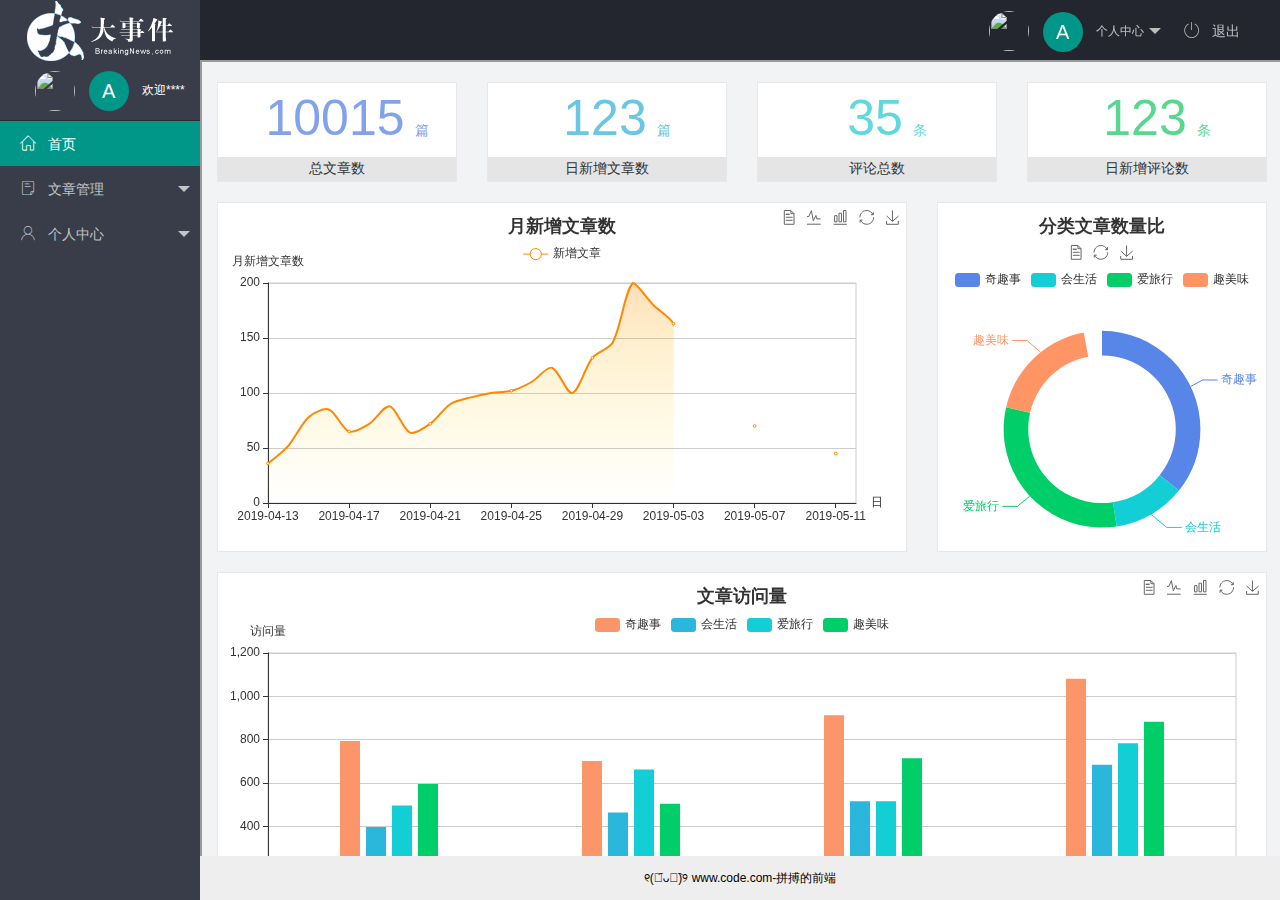
==== commit a0cd4912: "完成个人中心模块的开发" ====
--- a/index.html
+++ b/index.html
@@ -28,9 +28,9 @@
                         个人中心
                     </a>
                     <dl class="layui-nav-child">
-                        <dd><a href="">基本资料</a></dd>
-                        <dd><a href="">更换头像</a></dd>
-                        <dd><a href="">重置密码</a></dd>
+                        <dd><a href="user/user_info.html" target="fm">基本资料</a></dd>
+                        <dd><a href="user/user_avatar.html" target="fm">更换头像</a></dd>
+                        <dd><a href="user/user_pwd.html" target="fm">重置密码</a></dd>
                     </dl>
                 </li>
                 <li class="layui-nav-item">
@@ -76,9 +76,12 @@
                             个人中心
                         </a>
                         <dl class="layui-nav-child">
-                            <dd><a href="javascript:;"><i class="layui-icon layui-icon-app"></i>基本资料</a></dd>
-                            <dd><a href="javascript:;"><i class="layui-icon layui-icon-app"></i>更换头像</a></dd>
-                            <dd><a href="javascript:;"><i class="layui-icon layui-icon-app"></i>重置密码</a></dd>
+                            <dd><a href="user/user_info.html" target="fm"><i
+                                        class="layui-icon layui-icon-app"></i>基本资料</a></dd>
+                            <dd><a href="user/user_avatar.html" target="fm"><i
+                                        class="layui-icon layui-icon-app"></i>更换头像</a></dd>
+                            <dd><a href="user/user_pwd.html" target="fm"><i
+                                        class="layui-icon layui-icon-app"></i>重置密码</a></dd>
                         </dl>
                     </li>
                 </ul>
@@ -87,7 +90,7 @@
 
         <div class="layui-body">
             <!-- 内容主体区域 -->
-            <!-- 模块a标签中的target与iframe的name相同时，可以实现a与iframe的链接 -->
+            <!-- 模块a标签中的target与iframe的name相同时，可以实现a与iframe的链接，src为默认显示主页 -->
             <iframe name="fm" src="/home/dashboard.html"></iframe>
         </div>
 
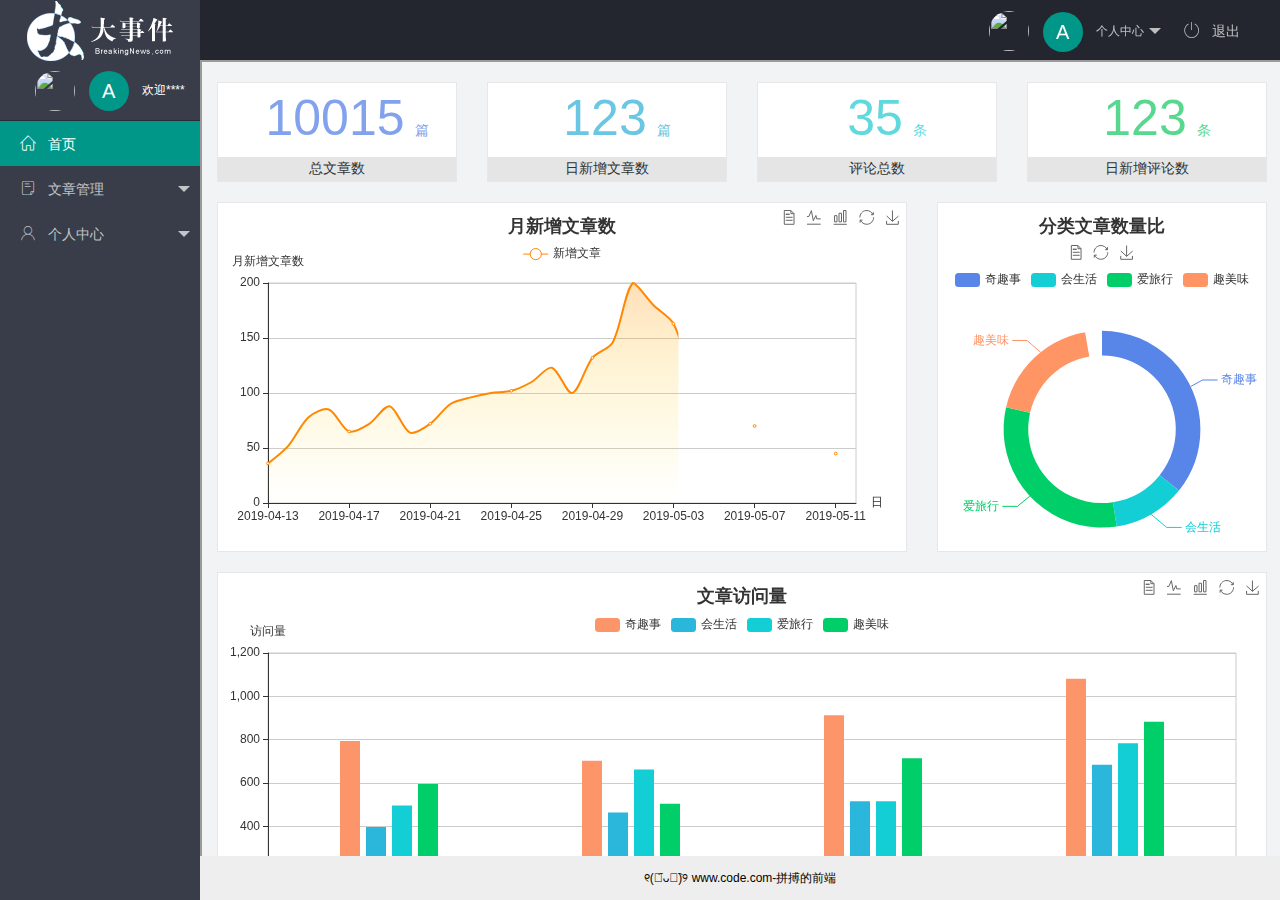
==== commit 30bd1a30: "完成文章管理功能开发" ====
--- a/index.html
+++ b/index.html
@@ -65,9 +65,12 @@
                             文章管理
                         </a>
                         <dl class="layui-nav-child">
-                            <dd><a href="javascript:;"><i class="layui-icon layui-icon-app"></i>文章类别</a></dd>
-                            <dd><a href="javascript:;"><i class="layui-icon layui-icon-app"></i>文章列表</a></dd>
-                            <dd><a href="javascript:;"><i class="layui-icon layui-icon-app"></i>发布文章</a></dd>
+                            <dd><a href="/article/art_cate.html" target="fm"><i
+                                        class="layui-icon layui-icon-app"></i>文章类别</a></dd>
+                            <dd><a href="/article/art_list.html" target="fm"><i
+                                        class="layui-icon layui-icon-app"></i>文章列表</a></dd>
+                            <dd><a href="/article/art_pub.html" target="fm"><i
+                                        class="layui-icon layui-icon-app"></i>发布文章</a></dd>
                         </dl>
                     </li>
                     <li class="layui-nav-item">
